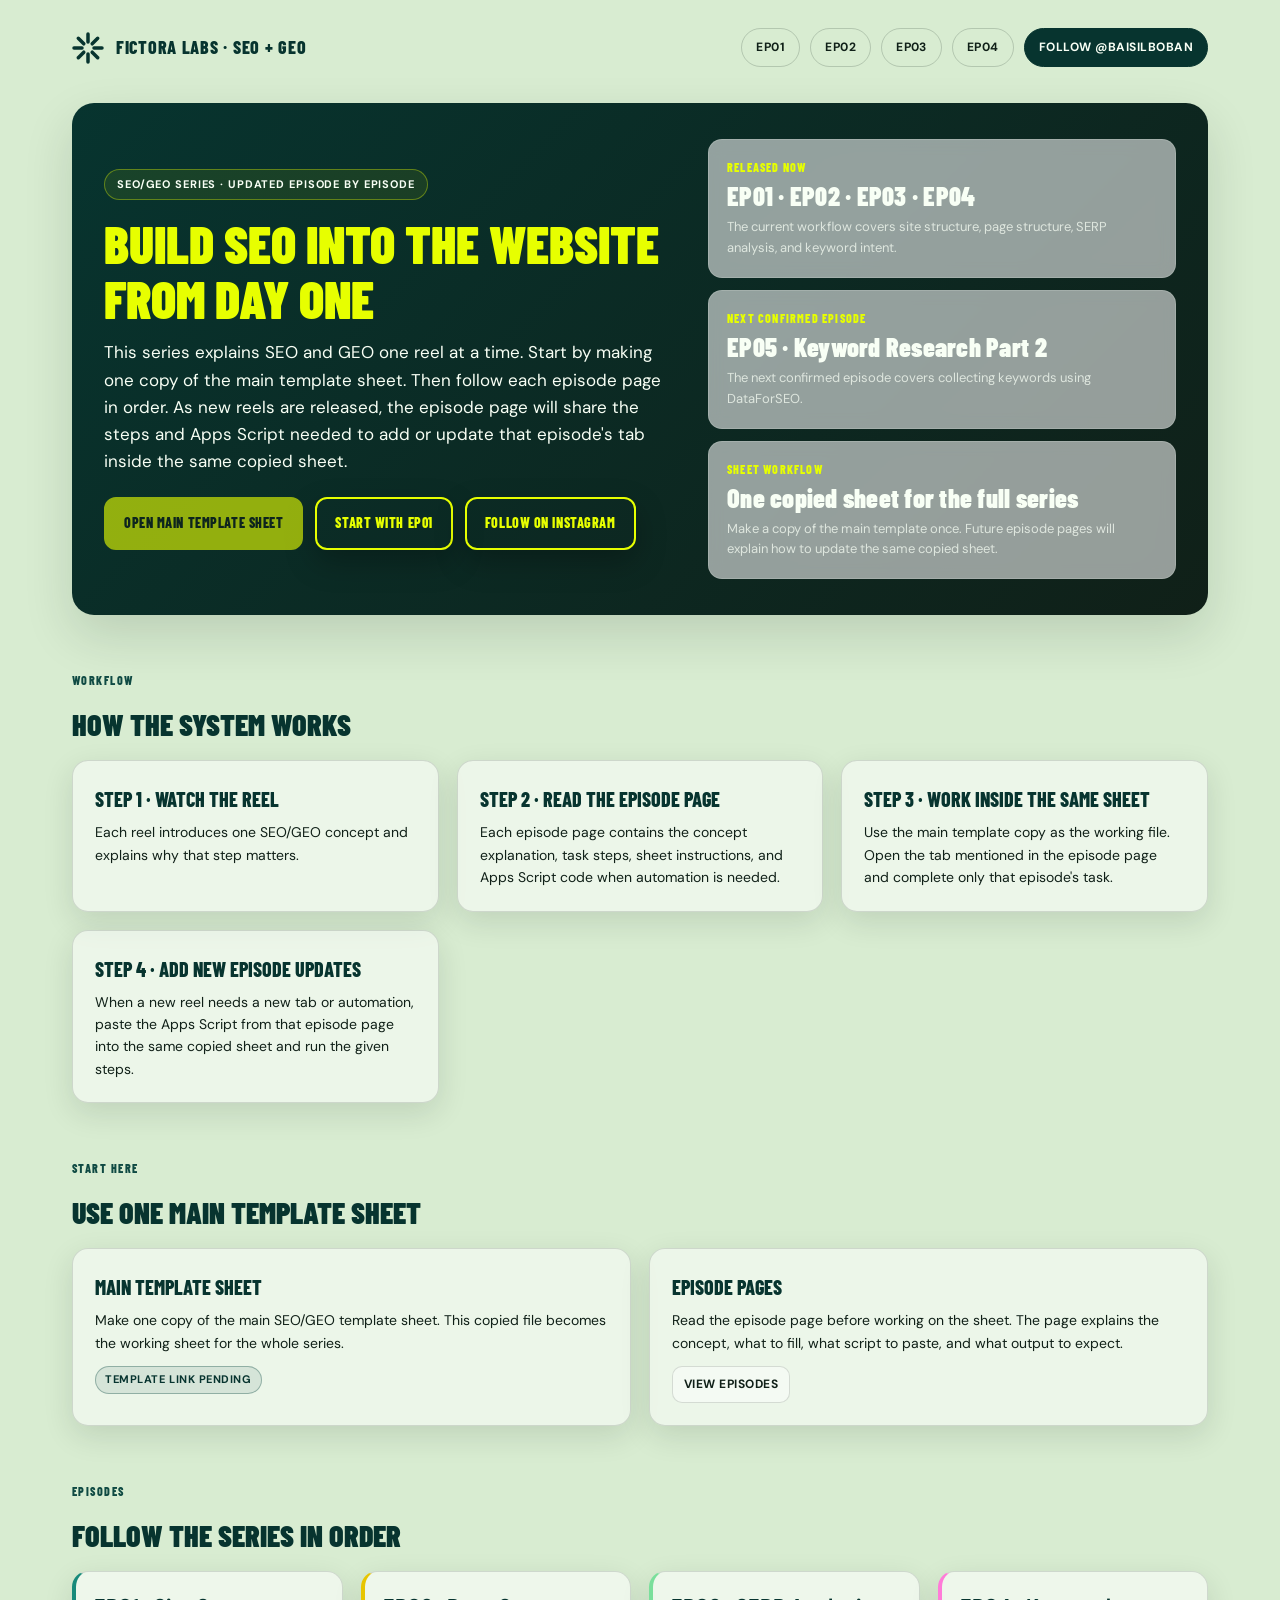
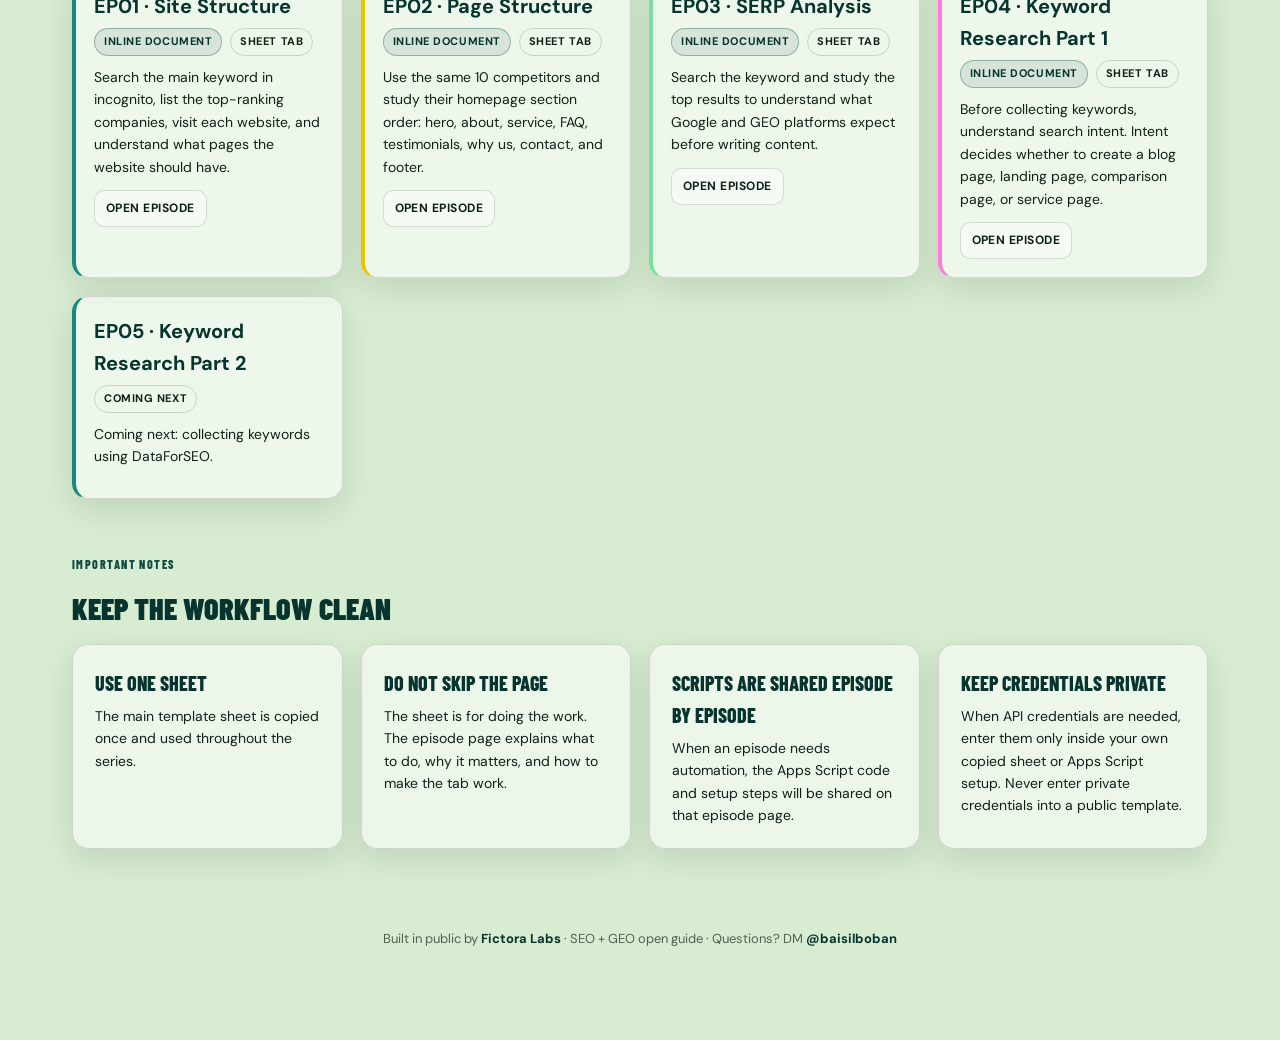
==== site/index.html @ a6cfd24e "content: update homepage workflow" ====
<!DOCTYPE html>
<html lang="en">
<head>
  <meta charset="UTF-8" />
  <meta name="viewport" content="width=device-width, initial-scale=1.0" />
  <title>SEO + GEO Series · Fictora Labs</title>
  <meta name="description" content="A step-by-step SEO and GEO reel series built around one main template sheet, episode pages, and Apps Script updates." />
  <link rel="preconnect" href="https://fonts.googleapis.com" />
  <link rel="preconnect" href="https://fonts.gstatic.com" crossorigin />
  <link href="https://fonts.googleapis.com/css2?family=Barlow+Condensed:wght@700;800;900&family=DM+Sans:wght@300;400;500&display=swap" rel="stylesheet" />
  <link rel="stylesheet" href="assets/css/site.css" />
</head>
<body>
<div class="page">
  <div class="wrap">

    <header class="nav">
      <a class="brand" href="index.html">
        <svg width="32" height="32" viewBox="0 0 32 32" fill="none" aria-hidden="true">
          <line x1="16" y1="2" x2="16" y2="10" stroke="currentColor" stroke-width="3.5" stroke-linecap="round"/>
          <line x1="16" y1="22" x2="16" y2="30" stroke="currentColor" stroke-width="3.5" stroke-linecap="round"/>
          <line x1="2" y1="16" x2="10" y2="16" stroke="currentColor" stroke-width="3.5" stroke-linecap="round"/>
          <line x1="22" y1="16" x2="30" y2="16" stroke="currentColor" stroke-width="3.5" stroke-linecap="round"/>
          <line x1="6.3" y1="6.3" x2="11.8" y2="11.8" stroke="currentColor" stroke-width="3.5" stroke-linecap="round"/>
          <line x1="20.2" y1="20.2" x2="25.7" y2="25.7" stroke="currentColor" stroke-width="3.5" stroke-linecap="round"/>
          <line x1="25.7" y1="6.3" x2="20.2" y2="11.8" stroke="currentColor" stroke-width="3.5" stroke-linecap="round"/>
          <line x1="11.8" y1="20.2" x2="6.3" y2="25.7" stroke="currentColor" stroke-width="3.5" stroke-linecap="round"/>
        </svg>
        Fictora Labs · SEO + GEO
      </a>
      <nav class="nav-links">
        <a class="pill" href="ep01.html">EP01</a>
        <a class="pill" href="ep02.html">EP02</a>
        <a class="pill" href="ep03.html">EP03</a>
        <a class="pill" href="ep04.html">EP04</a>
        <a class="pill primary" href="https://instagram.com/baisilboban" target="_blank" rel="noopener">Follow @baisilboban</a>
      </nav>
    </header>

    <section class="hero">
      <div>
        <div class="badge">SEO/GEO Series · Updated Episode by Episode</div>
        <h1>Build SEO Into the Website From Day One</h1>
        <p class="lead">This series explains SEO and GEO one reel at a time. Start by making one copy of the main template sheet. Then follow each episode page in order. As new reels are released, the episode page will share the steps and Apps Script needed to add or update that episode's tab inside the same copied sheet.</p>
        <div class="cta-row">
          <span class="btn disabled" aria-disabled="true">Open Main Template Sheet</span>
          <a class="btn ghost" href="ep01.html">Start with EP01</a>
          <a class="btn ghost" href="https://instagram.com/baisilboban" target="_blank" rel="noopener">Follow on Instagram</a>
        </div>
      </div>
      <div style="display:grid;gap:12px;">
        <div class="stat-card">
          <div class="stat-title">Released now</div>
          <div class="stat-value">EP01 · EP02 · EP03 · EP04</div>
          <p style="font-size:13px;margin-top:6px;color:var(--muted);">The current workflow covers site structure, page structure, SERP analysis, and keyword intent.</p>
        </div>
        <div class="stat-card">
          <div class="stat-title">Next confirmed episode</div>
          <div class="stat-value">EP05 · Keyword Research Part 2</div>
          <p style="font-size:13px;margin-top:6px;color:var(--muted);">The next confirmed episode covers collecting keywords using DataForSEO.</p>
        </div>
        <div class="stat-card">
          <div class="stat-title">Sheet workflow</div>
          <div class="stat-value">One copied sheet for the full series</div>
          <p style="font-size:13px;margin-top:6px;color:var(--muted);">Make a copy of the main template once. Future episode pages will explain how to update the same copied sheet.</p>
        </div>
      </div>
    </section>

    <section class="section">
      <div class="eyebrow">Workflow</div>
      <h2 class="section-title">How the system works</h2>
      <div class="grid cols-2">
        <div class="card">
          <h3>Step 1 · Watch the reel</h3>
          <p>Each reel introduces one SEO/GEO concept and explains why that step matters.</p>
        </div>
        <div class="card">
          <h3>Step 2 · Read the episode page</h3>
          <p>Each episode page contains the concept explanation, task steps, sheet instructions, and Apps Script code when automation is needed.</p>
        </div>
        <div class="card">
          <h3>Step 3 · Work inside the same sheet</h3>
          <p>Use the main template copy as the working file. Open the tab mentioned in the episode page and complete only that episode's task.</p>
        </div>
        <div class="card">
          <h3>Step 4 · Add new episode updates</h3>
          <p>When a new reel needs a new tab or automation, paste the Apps Script from that episode page into the same copied sheet and run the given steps.</p>
        </div>
      </div>
    </section>

    <section class="section">
      <div class="eyebrow">Start here</div>
      <h2 class="section-title">Use one main template sheet</h2>
      <div class="grid cols-2">
        <div class="card">
          <h3>Main Template Sheet</h3>
          <p>Make one copy of the main SEO/GEO template sheet. This copied file becomes the working sheet for the whole series.</p>
          <div class="meta">
            <span class="tag warning">Template link pending</span>
          </div>
        </div>
        <div class="card">
          <h3>Episode Pages</h3>
          <p>Read the episode page before working on the sheet. The page explains the concept, what to fill, what script to paste, and what output to expect.</p>
          <div class="meta">
            <a class="resource-link" href="#episodes">View Episodes</a>
          </div>
        </div>
      </div>
    </section>

    <section class="section" id="episodes">
      <div class="eyebrow">Episodes</div>
      <h2 class="section-title">Follow the series in order</h2>
      <div class="resource-grid" id="resource-grid">

        <article class="resource-card accent-blue" data-tags="ep01 site structure sitemap architecture competitors">
          <h3>EP01 · Site Structure</h3>
          <div class="meta"><span class="tag warning">Inline document</span><span class="tag">Sheet tab</span></div>
          <p>Search the main keyword in incognito, list the top-ranking companies, visit each website, and understand what pages the website should have.</p>
          <div class="resource-links">
            <a class="resource-link" href="ep01.html">Open episode</a>
          </div>
        </article>

        <article class="resource-card accent-amber" data-tags="ep02 page structure sections layout homepage">
          <h3>EP02 · Page Structure</h3>
          <div class="meta"><span class="tag warning">Inline document</span><span class="tag">Sheet tab</span></div>
          <p>Use the same 10 competitors and study their homepage section order: hero, about, service, FAQ, testimonials, why us, contact, and footer.</p>
          <div class="resource-links">
            <a class="resource-link" href="ep02.html">Open episode</a>
          </div>
        </article>

        <article class="resource-card accent-green" data-tags="ep03 serp analysis formats intent faq list local">
          <h3>EP03 · SERP Analysis</h3>
          <div class="meta"><span class="tag warning">Inline document</span><span class="tag">Sheet tab</span></div>
          <p>Search the keyword and study the top results to understand what Google and GEO platforms expect before writing content.</p>
          <div class="resource-links">
            <a class="resource-link" href="ep03.html">Open episode</a>
          </div>
        </article>

        <article class="resource-card accent-pink" data-tags="ep04 keyword research intent clusters mapping">
          <h3>EP04 · Keyword Research Part 1</h3>
          <div class="meta"><span class="tag warning">Inline document</span><span class="tag">Sheet tab</span></div>
          <p>Before collecting keywords, understand search intent. Intent decides whether to create a blog page, landing page, comparison page, or service page.</p>
          <div class="resource-links">
            <a class="resource-link" href="ep04.html">Open episode</a>
          </div>
        </article>

        <article class="resource-card accent-blue" data-tags="ep05 keyword research part 2 dataforseo">
          <h3>EP05 · Keyword Research Part 2</h3>
          <div class="meta"><span class="tag">Coming next</span></div>
          <p>Coming next: collecting keywords using DataForSEO.</p>
        </article>

      </div>
    </section>

    <section class="section">
      <div class="eyebrow">Important notes</div>
      <h2 class="section-title">Keep the workflow clean</h2>
      <div class="grid cols-3">
        <div class="card">
          <h3>Use one sheet</h3>
          <p>The main template sheet is copied once and used throughout the series.</p>
        </div>
        <div class="card">
          <h3>Do not skip the page</h3>
          <p>The sheet is for doing the work. The episode page explains what to do, why it matters, and how to make the tab work.</p>
        </div>
        <div class="card">
          <h3>Scripts are shared episode by episode</h3>
          <p>When an episode needs automation, the Apps Script code and setup steps will be shared on that episode page.</p>
        </div>
        <div class="card">
          <h3>Keep credentials private</h3>
          <p>When API credentials are needed, enter them only inside your own copied sheet or Apps Script setup. Never enter private credentials into a public template.</p>
        </div>
      </div>
    </section>

    <footer class="footer">
      Built in public by <a href="https://fictoralabs.ae" target="_blank" rel="noopener">Fictora Labs</a> · SEO + GEO open guide · Questions? DM <a href="https://instagram.com/baisilboban" target="_blank" rel="noopener">@baisilboban</a>
    </footer>

  </div>
</div>
<script src="assets/js/email-capture.js"></script>
<script>
  (function () {
    const input = document.getElementById('resource-search');
    const cards = Array.from(document.querySelectorAll('.resource-card'));
    if (!input || !cards.length) return;
    const normalize = (str) => (str || '').toLowerCase();
    input.addEventListener('input', () => {
      const q = normalize(input.value);
      cards.forEach((card) => {
        const haystack = normalize(card.dataset.tags + ' ' + card.textContent);
        card.style.display = haystack.includes(q) ? '' : 'none';
      });
    });
  })();
</script>
</body>
</html>
---- site/assets/css/site.css ----
/* Fictora Labs · SEO + GEO Series
   Shared styles. Source of truth: ../../../DESIGN.md */

:root {
  --navy: #0f1a2b;
  --ink: #102018;
  --green: #0f4a43;
  --green-dark: #07342f;
  --accent: var(--green);
  --yellow: #E7FF00;
  --mint: #d8ecd1;
  --teal: #178a7a;
  --mid: #527365;
  --text: #102018;
  --muted: rgba(16, 32, 24, 0.68);
  --panel-text: #f8fff5;
  --panel-muted: rgba(248, 255, 245, 0.74);
  --radius: 14px;
  --radius-lg: 22px;
  --shadow: 0 20px 50px rgba(16, 32, 24, 0.14);
  --shadow-sm: 0 10px 30px rgba(16, 32, 24, 0.12);
  --card: rgba(255, 255, 255, 0.56);
  --border: rgba(16, 32, 24, 0.14);
}

* { box-sizing: border-box; margin: 0; padding: 0; }

body {
  font-family: 'DM Sans', -apple-system, BlinkMacSystemFont, sans-serif;
  background: var(--mint);
  color: var(--text);
  line-height: 1.6;
  -webkit-font-smoothing: antialiased;
}

a { text-decoration: none; color: inherit; }
button { cursor: pointer; border: none; background: none; font: inherit; color: inherit; }

.page {
  min-height: 100vh;
  background: var(--mint);
}

.wrap {
  width: 100%;
  max-width: 1180px;
  margin: 0 auto;
  padding: 28px 22px 80px;
  position: relative;
}

/* ---------- Nav ---------- */
.nav {
  display: flex;
  align-items: center;
  justify-content: space-between;
  margin-bottom: 36px;
  gap: 16px;
  flex-wrap: wrap;
}

.brand {
  display: flex;
  align-items: center;
  gap: 12px;
  font-family: 'Barlow Condensed', sans-serif;
  font-weight: 800;
  letter-spacing: .04em;
  font-size: 18px;
  text-transform: uppercase;
  color: var(--green-dark);
}

.nav-links {
  display: flex;
  gap: 10px;
  flex-wrap: wrap;
  min-width: 0;
  max-width: 100%;
}

.pill {
  display: inline-flex;
  align-items: center;
  justify-content: center;
  padding: 9px 14px;
  border: 1.5px solid rgba(16, 32, 24, 0.18);
  border-radius: 999px;
  font-size: 12px;
  font-weight: 700;
  letter-spacing: .04em;
  text-transform: uppercase;
  color: var(--text);
  transition: border-color .2s, color .2s;
}

.pill:hover { border-color: var(--green); color: var(--green); }
.pill.primary { border-color: var(--green-dark); color: var(--panel-text); background: var(--green-dark); }
.pill.active { border-color: var(--green); color: var(--green); background: rgba(255, 255, 255, 0.36); }

/* ---------- Type ---------- */
.eyebrow {
  font-size: 12px;
  letter-spacing: .12em;
  text-transform: uppercase;
  color: var(--green);
  font-family: 'Barlow Condensed', sans-serif;
  font-weight: 800;
  margin-bottom: 10px;
}

h1 {
  font-family: 'Barlow Condensed', sans-serif;
  font-weight: 900;
  letter-spacing: 0;
  font-size: 52px;
  line-height: 1.05;
  text-transform: uppercase;
  color: var(--yellow);
}

h2.section-title {
  font-family: 'Barlow Condensed', sans-serif;
  font-weight: 900;
  letter-spacing: 0;
  text-transform: uppercase;
  font-size: 30px;
  color: var(--green-dark);
  margin-bottom: 12px;
}

.lead {
  color: var(--text);
  margin: 14px 0 22px;
  font-size: 17px;
  max-width: 680px;
}

.section { margin-top: 56px; }

/* ---------- Hero ---------- */
.hero {
  display: grid;
  grid-template-columns: 1.1fr 0.9fr;
  width: 100%;
  max-width: 100%;
  min-width: 0;
  gap: 32px;
  align-items: center;
  padding: 36px 32px;
  border-radius: var(--radius-lg);
  background: linear-gradient(135deg, var(--green-dark), #102018);
  color: var(--panel-text);
  box-shadow: var(--shadow);
}

.hero > *, .episode > *, .card, .resource-card, .kit { min-width: 0; }
.hero .lead { color: var(--panel-text); }
.hero .stat-card p { color: var(--panel-muted) !important; }

.badge {
  display: inline-flex;
  align-items: center;
  gap: 8px;
  padding: 6px 12px;
  border-radius: 999px;
  border: 1.5px solid rgba(231, 255, 0, 0.35);
  font-size: 11px;
  font-weight: 700;
  letter-spacing: .08em;
  text-transform: uppercase;
  background: rgba(231, 255, 0, 0.08);
  margin-bottom: 16px;
}

.cta-row {
  display: flex;
  gap: 12px;
  flex-wrap: wrap;
  margin-top: 14px;
}

.btn {
  padding: 13px 18px;
  border-radius: 12px;
  font-weight: 800;
  font-family: 'Barlow Condensed', sans-serif;
  letter-spacing: .04em;
  text-transform: uppercase;
  font-size: 14px;
  border: 2px solid var(--yellow);
  background: var(--yellow);
  color: var(--ink);
  box-shadow: 0 12px 30px rgba(0, 0, 0, 0.25);
  display: inline-flex;
  align-items: center;
  gap: 8px;
  transition: transform .15s;
}

.btn:hover { transform: translateY(-1px); }
.btn.ghost { background: transparent; color: var(--yellow); }
.btn.ghost:hover { background: rgba(231, 255, 0, 0.1); }
.btn.disabled {
  opacity: 0.62;
  cursor: default;
  box-shadow: none;
}
.btn.disabled:hover { transform: none; }

/* ---------- Cards ---------- */
.stat-card {
  background: var(--card);
  border: 1px solid rgba(248, 255, 245, 0.16);
  padding: 18px;
  border-radius: var(--radius);
  backdrop-filter: blur(8px);
}

.stat-title {
  font-size: 12px;
  letter-spacing: .1em;
  text-transform: uppercase;
  color: var(--yellow);
  font-weight: 800;
  font-family: 'Barlow Condensed', sans-serif;
}

.stat-value {
  font-size: 26px;
  font-family: 'Barlow Condensed', sans-serif;
  font-weight: 900;
  letter-spacing: .01em;
  line-height: 1.15;
  margin-top: 4px;
}

.grid { display: grid; gap: 18px; }
.grid.cols-2 { grid-template-columns: repeat(auto-fit, minmax(280px, 1fr)); }
.grid.cols-3 { grid-template-columns: repeat(auto-fit, minmax(240px, 1fr)); }

.card {
  background: rgba(255, 255, 255, 0.52);
  border: 1px solid var(--border);
  border-radius: 16px;
  padding: 22px;
  box-shadow: var(--shadow-sm);
  transition: border-color .2s, transform .15s;
}

.card:hover { border-color: rgba(15, 74, 67, 0.35); }
.card.linkcard { cursor: pointer; }
.card.linkcard:hover { transform: translateY(-2px); }

.card h3 {
  font-family: 'Barlow Condensed', sans-serif;
  font-weight: 800;
  text-transform: uppercase;
  letter-spacing: 0;
  font-size: 20px;
  color: var(--green-dark);
  margin-bottom: 6px;
}

.card p { color: var(--text); font-size: 14px; }
.card .meta { margin-top: 12px; display: flex; gap: 8px; flex-wrap: wrap; }

.tag {
  display: inline-block;
  padding: 4px 9px;
  border-radius: 999px;
  border: 1px solid rgba(16, 32, 24, 0.16);
  font-size: 11px;
  font-weight: 700;
  letter-spacing: .05em;
  text-transform: uppercase;
  color: var(--text);
}

.tag.mint { background: rgba(82, 180, 212, 0.12); border-color: rgba(82, 180, 212, 0.6); }
.tag.warning { background: rgba(15, 74, 67, 0.1); border-color: rgba(15, 74, 67, 0.35); color: var(--green-dark); }
.tag.muted { opacity: .6; }

/* ---------- Resource grid (structure change) ---------- */
.resource-grid { display: grid; gap: 18px; grid-template-columns: repeat(auto-fit, minmax(260px, 1fr)); }

.resource-card {
  background: rgba(255, 255, 255, 0.56);
  border: 1px solid var(--border);
  border-left: 4px solid var(--green);
  border-radius: 16px;
  padding: 18px;
  box-shadow: var(--shadow-sm);
  transition: border-color .2s, transform .15s;
}

.resource-card:hover { transform: translateY(-2px); border-color: rgba(15, 74, 67, 0.35); }
.resource-card h3 { color: var(--green-dark); font-size: 20px; margin-bottom: 6px; }
.resource-card p { color: var(--text); font-size: 14px; margin-bottom: 12px; }
.resource-card .meta { display: flex; gap: 8px; flex-wrap: wrap; margin-bottom: 10px; }

.resource-links { display: flex; gap: 8px; flex-wrap: wrap; }

.resource-link {
  display: inline-flex;
  align-items: center;
  gap: 6px;
  padding: 8px 11px;
  border-radius: 10px;
  border: 1px solid var(--border);
  background: rgba(255, 255, 255, 0.44);
  color: var(--text);
  font-weight: 700;
  font-size: 12px;
  letter-spacing: .04em;
  text-transform: uppercase;
  transition: border-color .15s, color .15s, background .15s;
}

.resource-link:hover { border-color: var(--green); color: var(--green); }

.accent-blue { border-left-color: var(--teal); }
.accent-amber { border-left-color: #e7c500; }
.accent-green { border-left-color: #7adf9b; }
.accent-pink { border-left-color: #ff7bd8; }

/* ---------- Episode page layout ---------- */
.episode {
  display: grid;
  grid-template-columns: 1.2fr 0.8fr;
  gap: 22px;
  align-items: start;
  padding: 26px;
  border-radius: 20px;
  background: rgba(255, 255, 255, 0.56);
  border: 1px solid var(--border);
}

.episode h3 {
  font-family: 'Barlow Condensed', sans-serif;
  font-size: 22px;
  font-weight: 900;
  letter-spacing: 0;
  text-transform: uppercase;
  color: var(--green-dark);
  margin-bottom: 10px;
}

.episode ul { margin: 8px 0 0 18px; }
.episode li { margin-bottom: 8px; color: var(--text); font-size: 14.5px; }
.episode p { color: var(--text); font-size: 15px; margin-bottom: 12px; }

.kit {
  background: rgba(15, 74, 67, 0.08);
  border: 1px solid rgba(16, 32, 24, 0.12);
  border-radius: 14px;
  padding: 16px;
}

.kit + .kit { margin-top: 14px; }
.kit h4 {
  font-family: 'Barlow Condensed', sans-serif;
  font-weight: 800;
  letter-spacing: .04em;
  text-transform: uppercase;
  font-size: 13px;
  color: var(--green-dark);
  margin-bottom: 10px;
}

.kit a {
  display: block;
  padding: 10px 12px;
  border-radius: 10px;
  border: 1px solid var(--border);
  color: var(--text);
  font-size: 14px;
  font-weight: 500;
  margin-top: 8px;
  transition: border-color .15s, background .15s;
}

.kit a:first-of-type { margin-top: 0; }
.kit a:hover { border-color: var(--green); background: rgba(15, 74, 67, 0.06); color: var(--green); }
.kit a::before { content: "→  "; color: var(--green); font-weight: 700; }
.kit a.no-icon::before { content: ""; }

.kit p {
  font-size: 14px;
  color: var(--text);
  margin-top: 8px;
}

.kit p:first-of-type { margin-top: 0; }
.kit ul { margin: 8px 0 0 18px; }
.kit li { color: var(--text); font-size: 14px; margin-bottom: 6px; }

.coming { opacity: 0.75; }

/* ---------- Footer ---------- */
.footer {
  margin: 80px 0 10px;
  text-align: center;
  font-size: 13px;
  color: var(--muted);
}

.footer a { color: var(--green-dark); font-weight: 700; }

/* ---------- Modal (email capture stub) ---------- */
.modal-backdrop {
  position: fixed; inset: 0;
  background: rgba(5, 15, 35, 0.78);
  backdrop-filter: blur(6px);
  display: none;
  align-items: center;
  justify-content: center;
  z-index: 100;
  padding: 20px;
}

.modal-backdrop.open { display: flex; }

.modal {
  background: var(--navy);
  border: 1px solid rgba(231, 255, 0, 0.25);
  color: var(--panel-text);
  border-radius: var(--radius-lg);
  padding: 28px;
  max-width: 440px;
  width: 100%;
  box-shadow: 0 30px 80px rgba(0, 0, 0, 0.5);
}

.modal h3 {
  font-family: 'Barlow Condensed', sans-serif;
  font-weight: 900;
  text-transform: uppercase;
  font-size: 22px;
  color: var(--yellow);
  margin-bottom: 8px;
}

.modal p { font-size: 14px; color: var(--panel-muted); margin-bottom: 18px; }

.modal input {
  width: 100%;
  padding: 12px 14px;
  border-radius: 10px;
  border: 1.5px solid rgba(248, 255, 245, 0.18);
  background: rgba(0, 0, 0, 0.25);
  color: var(--panel-text);
  font-family: inherit;
  font-size: 15px;
  margin-bottom: 12px;
}

.modal input:focus { outline: none; border-color: var(--yellow); }
.modal .modal-actions { display: flex; gap: 10px; justify-content: flex-end; margin-top: 6px; }
.modal .close { color: var(--panel-muted); font-size: 13px; padding: 8px 12px; }
.modal .close:hover { color: var(--yellow); }

/* ---------- Responsive ---------- */
@media (max-width: 900px) {
  .hero { grid-template-columns: 1fr; padding: 28px 22px; }
  .episode { grid-template-columns: 1fr; }
  h1 { font-size: 42px; }
}

@media (max-width: 560px) {
  html, body, .page { max-width: 100%; overflow-x: hidden; }
  .wrap {
    width: 100vw;
    max-width: 100vw;
    padding: 24px 18px 64px;
    overflow-x: hidden;
  }
  .nav { align-items: flex-start; }
  .brand { width: 100%; }
  .nav-links {
    display: grid;
    width: calc(100vw - 36px);
    max-width: calc(100vw - 36px);
    grid-template-columns: repeat(4, minmax(0, 1fr));
    gap: 8px;
  }
  .nav-links .pill { padding: 9px 8px; }
  .nav-links .pill.primary { grid-column: 1 / -1; }
  .hero {
    width: calc(100vw - 36px);
    max-width: calc(100vw - 36px);
    padding: 28px 22px;
    border-radius: 18px;
    overflow: hidden;
  }
  .hero h1 { max-width: 10.5ch; }
  .hero .lead { max-width: 28ch; }
  h1 { font-size: 32px; }
  .lead { font-size: 16px; }
  .cta-row { flex-direction: column; align-items: stretch; }
  .btn { width: 100%; justify-content: center; }
  .stat-card { width: 100%; max-width: 100%; }
  .stat-card p { overflow-wrap: anywhere; }
  .stat-value { font-size: 24px; overflow-wrap: anywhere; }
}
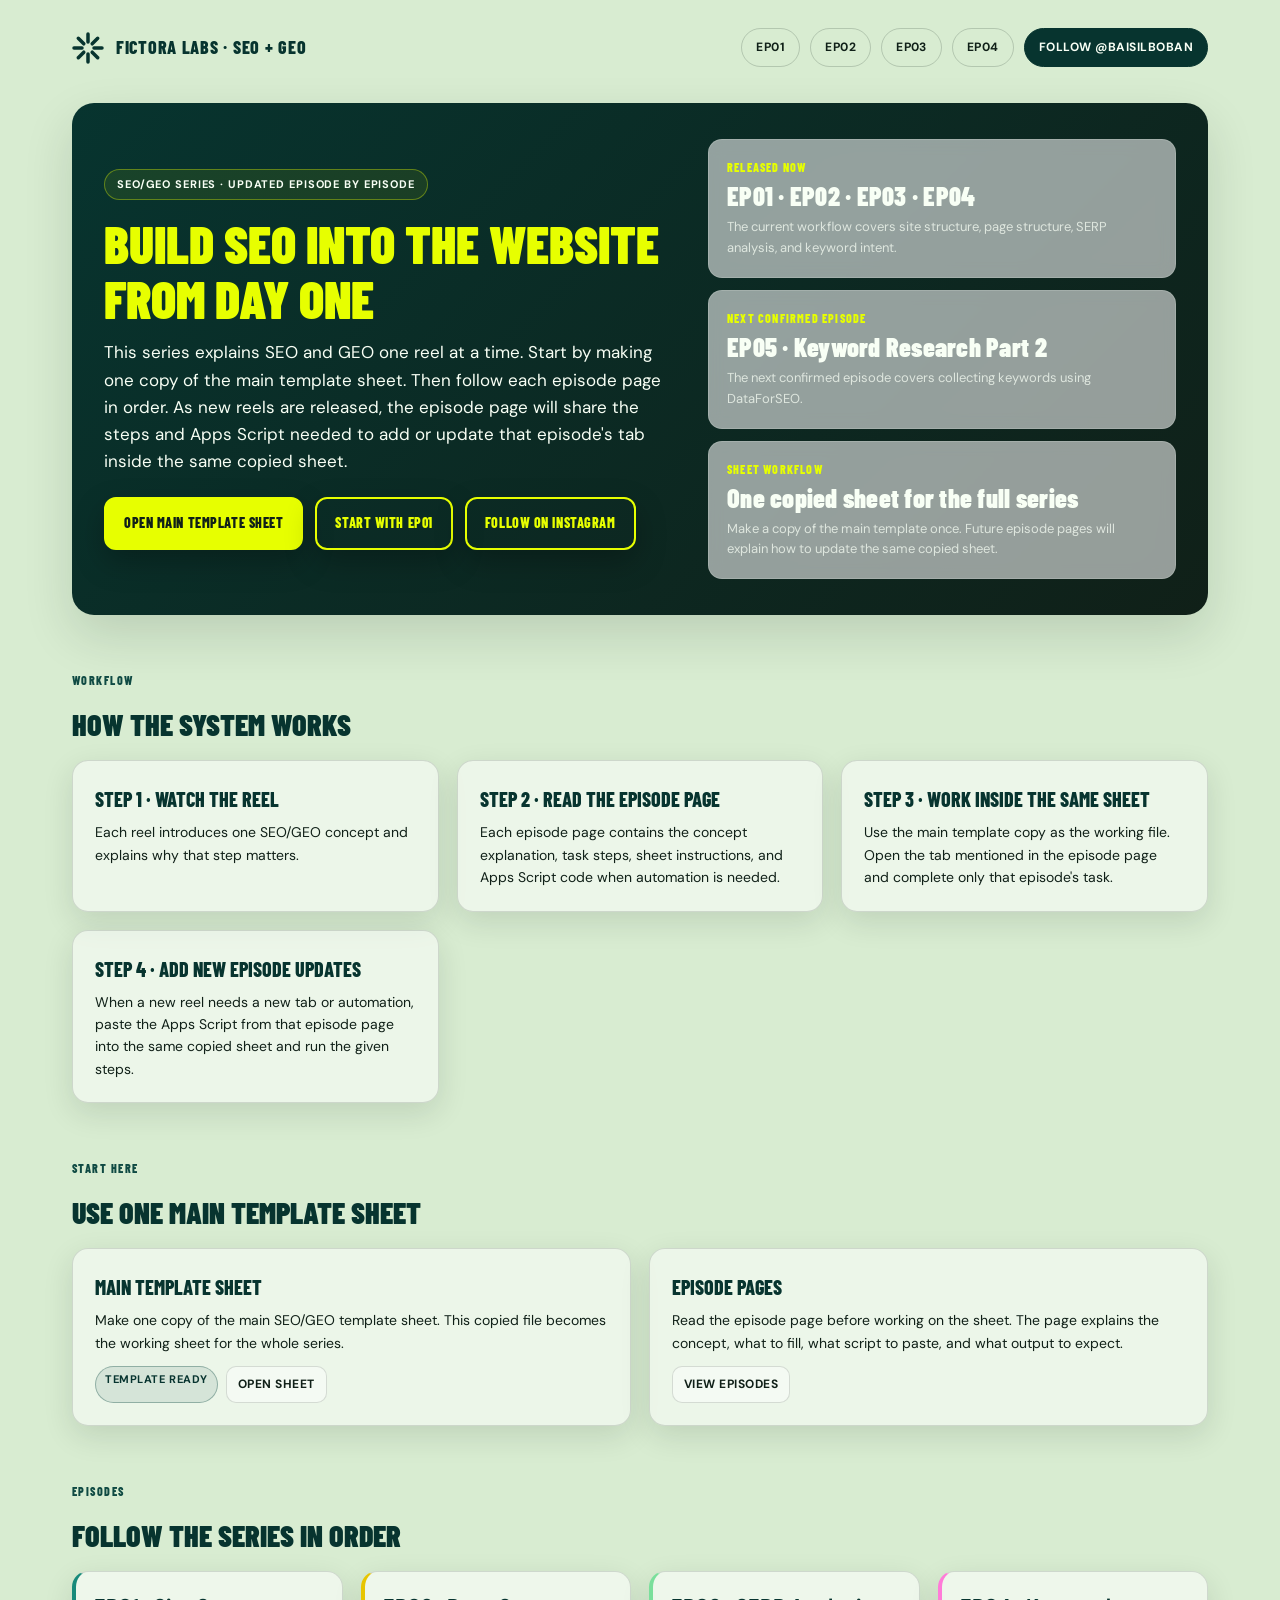
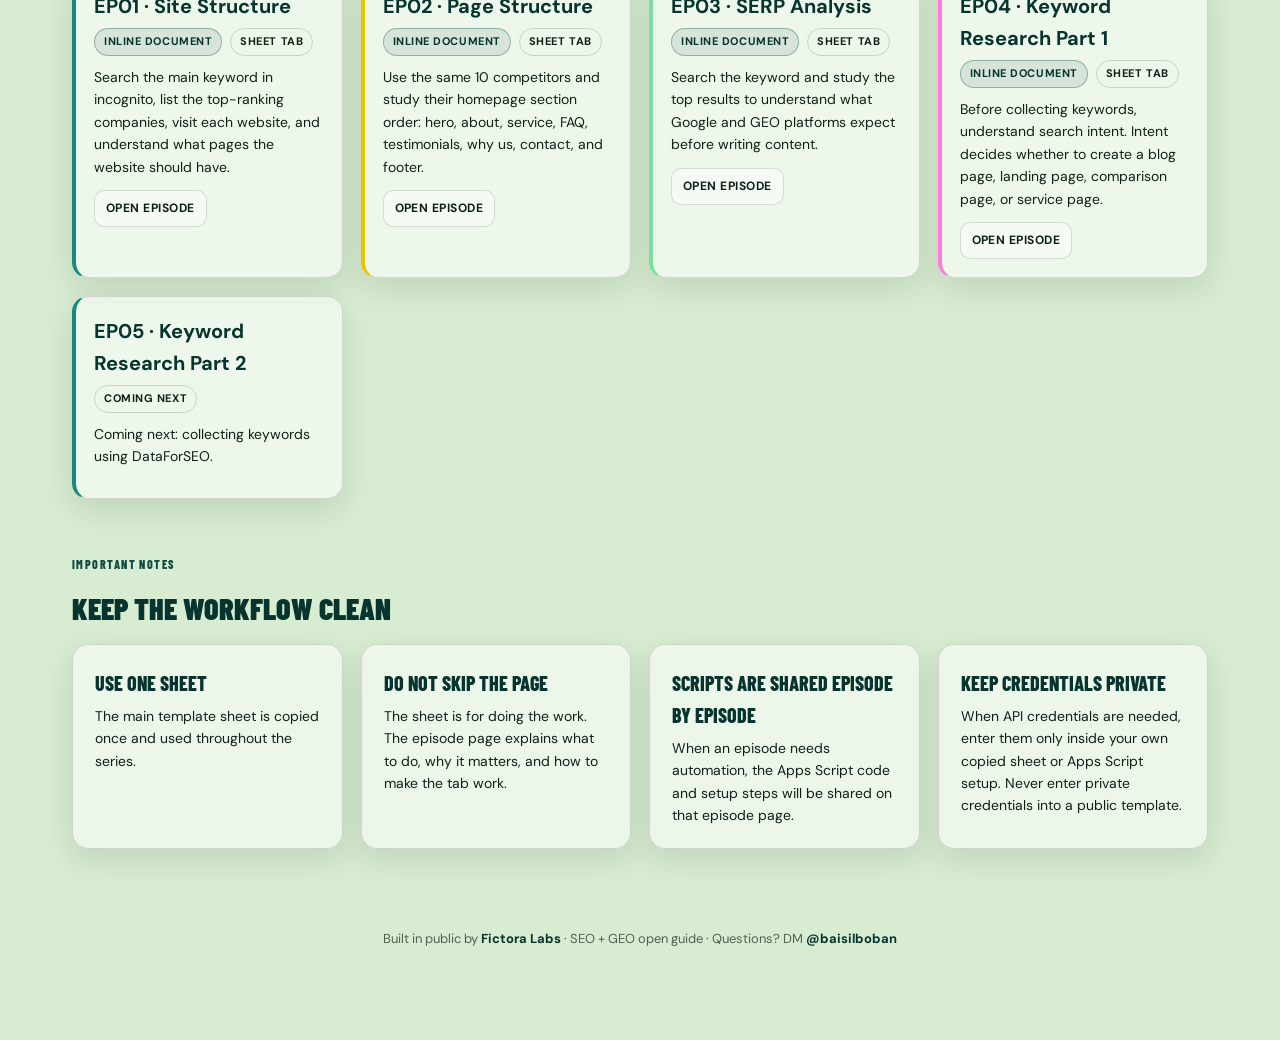
==== commit 5dac2248: "content: add template sheet link" ====
--- a/site/index.html
+++ b/site/index.html
@@ -43,7 +43,7 @@
         <h1>Build SEO Into the Website From Day One</h1>
         <p class="lead">This series explains SEO and GEO one reel at a time. Start by making one copy of the main template sheet. Then follow each episode page in order. As new reels are released, the episode page will share the steps and Apps Script needed to add or update that episode's tab inside the same copied sheet.</p>
         <div class="cta-row">
-          <span class="btn disabled" aria-disabled="true">Open Main Template Sheet</span>
+          <a class="btn" href="https://docs.google.com/spreadsheets/d/1sDVymfQX5SBghITELgcZa0ImaO1Okbah/edit?usp=sharing&ouid=101767337654551936429&rtpof=true&sd=true" target="_blank" rel="noopener">Open Main Template Sheet</a>
           <a class="btn ghost" href="ep01.html">Start with EP01</a>
           <a class="btn ghost" href="https://instagram.com/baisilboban" target="_blank" rel="noopener">Follow on Instagram</a>
         </div>
@@ -98,7 +98,8 @@
           <h3>Main Template Sheet</h3>
           <p>Make one copy of the main SEO/GEO template sheet. This copied file becomes the working sheet for the whole series.</p>
           <div class="meta">
-            <span class="tag warning">Template link pending</span>
+            <span class="tag warning">Template ready</span>
+            <a class="resource-link" href="https://docs.google.com/spreadsheets/d/1sDVymfQX5SBghITELgcZa0ImaO1Okbah/edit?usp=sharing&ouid=101767337654551936429&rtpof=true&sd=true" target="_blank" rel="noopener">Open Sheet</a>
           </div>
         </div>
         <div class="card">
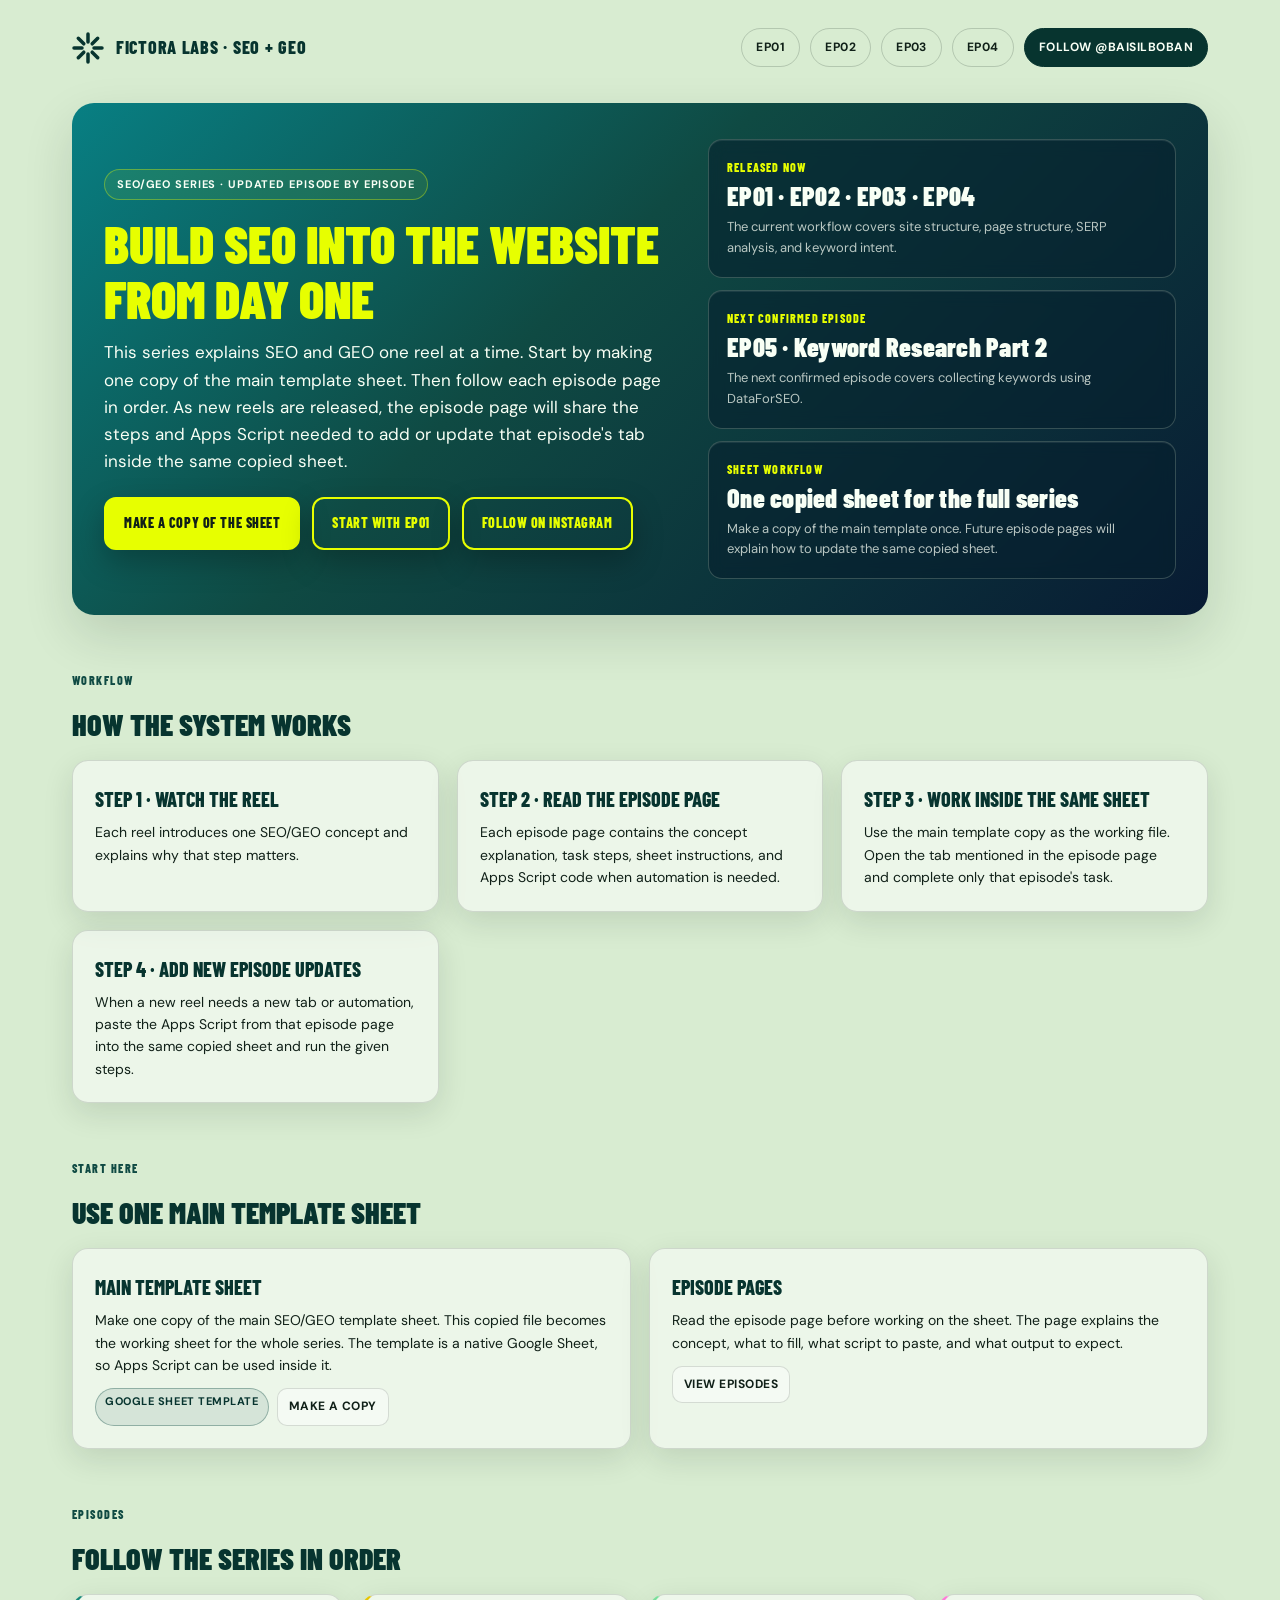
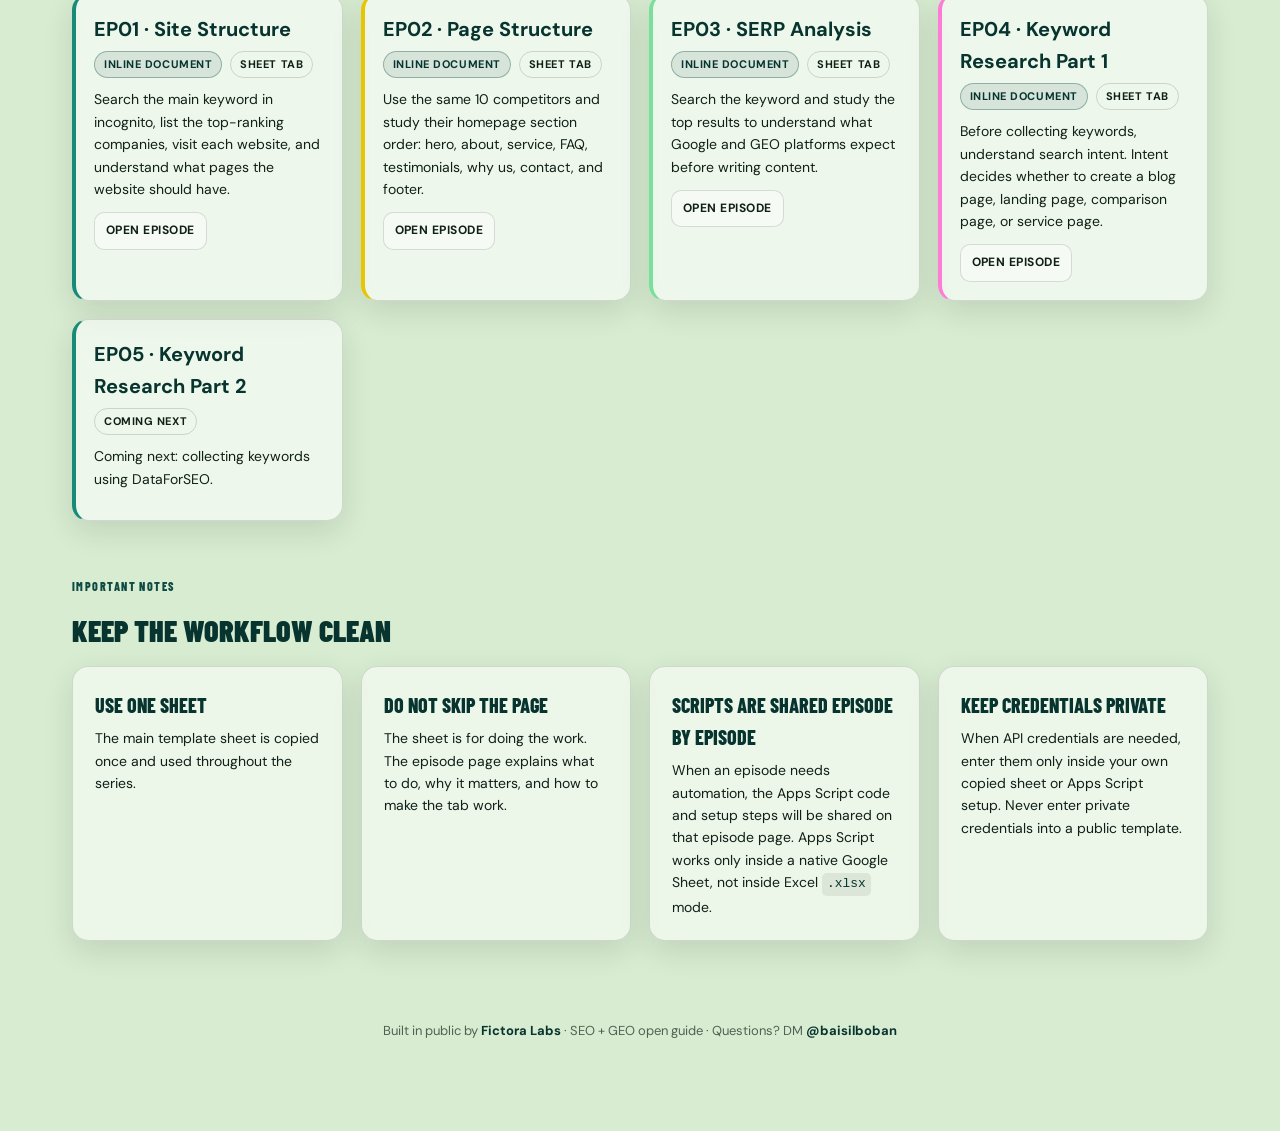
==== commit 7851e3a1: "content: point template to native google sheet" ====
--- a/site/index.html
+++ b/site/index.html
@@ -43,7 +43,7 @@
         <h1>Build SEO Into the Website From Day One</h1>
         <p class="lead">This series explains SEO and GEO one reel at a time. Start by making one copy of the main template sheet. Then follow each episode page in order. As new reels are released, the episode page will share the steps and Apps Script needed to add or update that episode's tab inside the same copied sheet.</p>
         <div class="cta-row">
-          <a class="btn" href="https://docs.google.com/spreadsheets/d/1sDVymfQX5SBghITELgcZa0ImaO1Okbah/edit?usp=sharing&ouid=101767337654551936429&rtpof=true&sd=true" target="_blank" rel="noopener">Open Main Template Sheet</a>
+          <a class="btn" href="https://docs.google.com/spreadsheets/d/1RcsHgU3wlQZ2DhEgZDP2uSCR5bPCiEUZb99kvWNaaaw/copy" target="_blank" rel="noopener">Make a Copy of the Sheet</a>
           <a class="btn ghost" href="ep01.html">Start with EP01</a>
           <a class="btn ghost" href="https://instagram.com/baisilboban" target="_blank" rel="noopener">Follow on Instagram</a>
         </div>
@@ -96,10 +96,10 @@
       <div class="grid cols-2">
         <div class="card">
           <h3>Main Template Sheet</h3>
-          <p>Make one copy of the main SEO/GEO template sheet. This copied file becomes the working sheet for the whole series.</p>
+          <p>Make one copy of the main SEO/GEO template sheet. This copied file becomes the working sheet for the whole series. The template is a native Google Sheet, so Apps Script can be used inside it.</p>
           <div class="meta">
-            <span class="tag warning">Template ready</span>
-            <a class="resource-link" href="https://docs.google.com/spreadsheets/d/1sDVymfQX5SBghITELgcZa0ImaO1Okbah/edit?usp=sharing&ouid=101767337654551936429&rtpof=true&sd=true" target="_blank" rel="noopener">Open Sheet</a>
+            <span class="tag warning">Google Sheet template</span>
+            <a class="resource-link" href="https://docs.google.com/spreadsheets/d/1RcsHgU3wlQZ2DhEgZDP2uSCR5bPCiEUZb99kvWNaaaw/copy" target="_blank" rel="noopener">Make a Copy</a>
           </div>
         </div>
         <div class="card">
@@ -176,7 +176,7 @@
         </div>
         <div class="card">
           <h3>Scripts are shared episode by episode</h3>
-          <p>When an episode needs automation, the Apps Script code and setup steps will be shared on that episode page.</p>
+          <p>When an episode needs automation, the Apps Script code and setup steps will be shared on that episode page. Apps Script works only inside a native Google Sheet, not inside Excel <code>.xlsx</code> mode.</p>
         </div>
         <div class="card">
           <h3>Keep credentials private</h3>
--- a/site/assets/css/site.css
+++ b/site/assets/css/site.css
@@ -137,6 +137,7 @@
 }
 
 .section { margin-top: 56px; }
+.section-subhead { margin-top: 22px; }
 
 /* ---------- Hero ---------- */
 .hero {
@@ -149,14 +150,20 @@
   align-items: center;
   padding: 36px 32px;
   border-radius: var(--radius-lg);
-  background: linear-gradient(135deg, var(--green-dark), #102018);
+  background: linear-gradient(135deg, #087f83 0%, #0f4a43 42%, #081b33 100%);
   color: var(--panel-text);
   box-shadow: var(--shadow);
 }
 
 .hero > *, .episode > *, .card, .resource-card, .kit { min-width: 0; }
 .hero .lead { color: var(--panel-text); }
+.hero .stat-card {
+  background: rgba(6, 31, 45, 0.58);
+  border-color: rgba(216, 236, 209, 0.22);
+  box-shadow: inset 0 1px 0 rgba(248, 255, 245, 0.08);
+}
 .hero .stat-card p { color: var(--panel-muted) !important; }
+.hero .stat-value { color: var(--panel-text); }
 
 .badge {
   display: inline-flex;
@@ -264,6 +271,16 @@
 
 .card p { color: var(--text); font-size: 14px; }
 .card .meta { margin-top: 12px; display: flex; gap: 8px; flex-wrap: wrap; }
+
+p code,
+li code {
+  display: inline-block;
+  padding: 1px 5px;
+  border-radius: 5px;
+  background: rgba(16, 32, 24, 0.08);
+  color: var(--green-dark);
+  font-size: 0.92em;
+}
 
 .tag {
   display: inline-block;
@@ -394,6 +411,43 @@
 .kit p:first-of-type { margin-top: 0; }
 .kit ul { margin: 8px 0 0 18px; }
 .kit li { color: var(--text); font-size: 14px; margin-bottom: 6px; }
+
+.script-panel {
+  margin-top: 22px;
+  background: rgba(16, 32, 24, 0.92);
+  border: 1px solid rgba(231, 255, 0, 0.22);
+  border-radius: 18px;
+  overflow: hidden;
+  box-shadow: var(--shadow-sm);
+}
+
+.script-panel-head {
+  display: flex;
+  align-items: center;
+  justify-content: space-between;
+  gap: 12px;
+  padding: 14px 16px;
+  background: rgba(7, 52, 47, 0.86);
+  border-bottom: 1px solid rgba(231, 255, 0, 0.18);
+}
+
+.script-panel-head h3 {
+  font-family: 'Barlow Condensed', sans-serif;
+  font-size: 18px;
+  text-transform: uppercase;
+  color: var(--yellow);
+  letter-spacing: 0;
+}
+
+.script-code {
+  max-height: 620px;
+  overflow: auto;
+  padding: 18px;
+  color: #f8fff5;
+  font-size: 12.5px;
+  line-height: 1.55;
+  white-space: pre;
+}
 
 .coming { opacity: 0.75; }
 
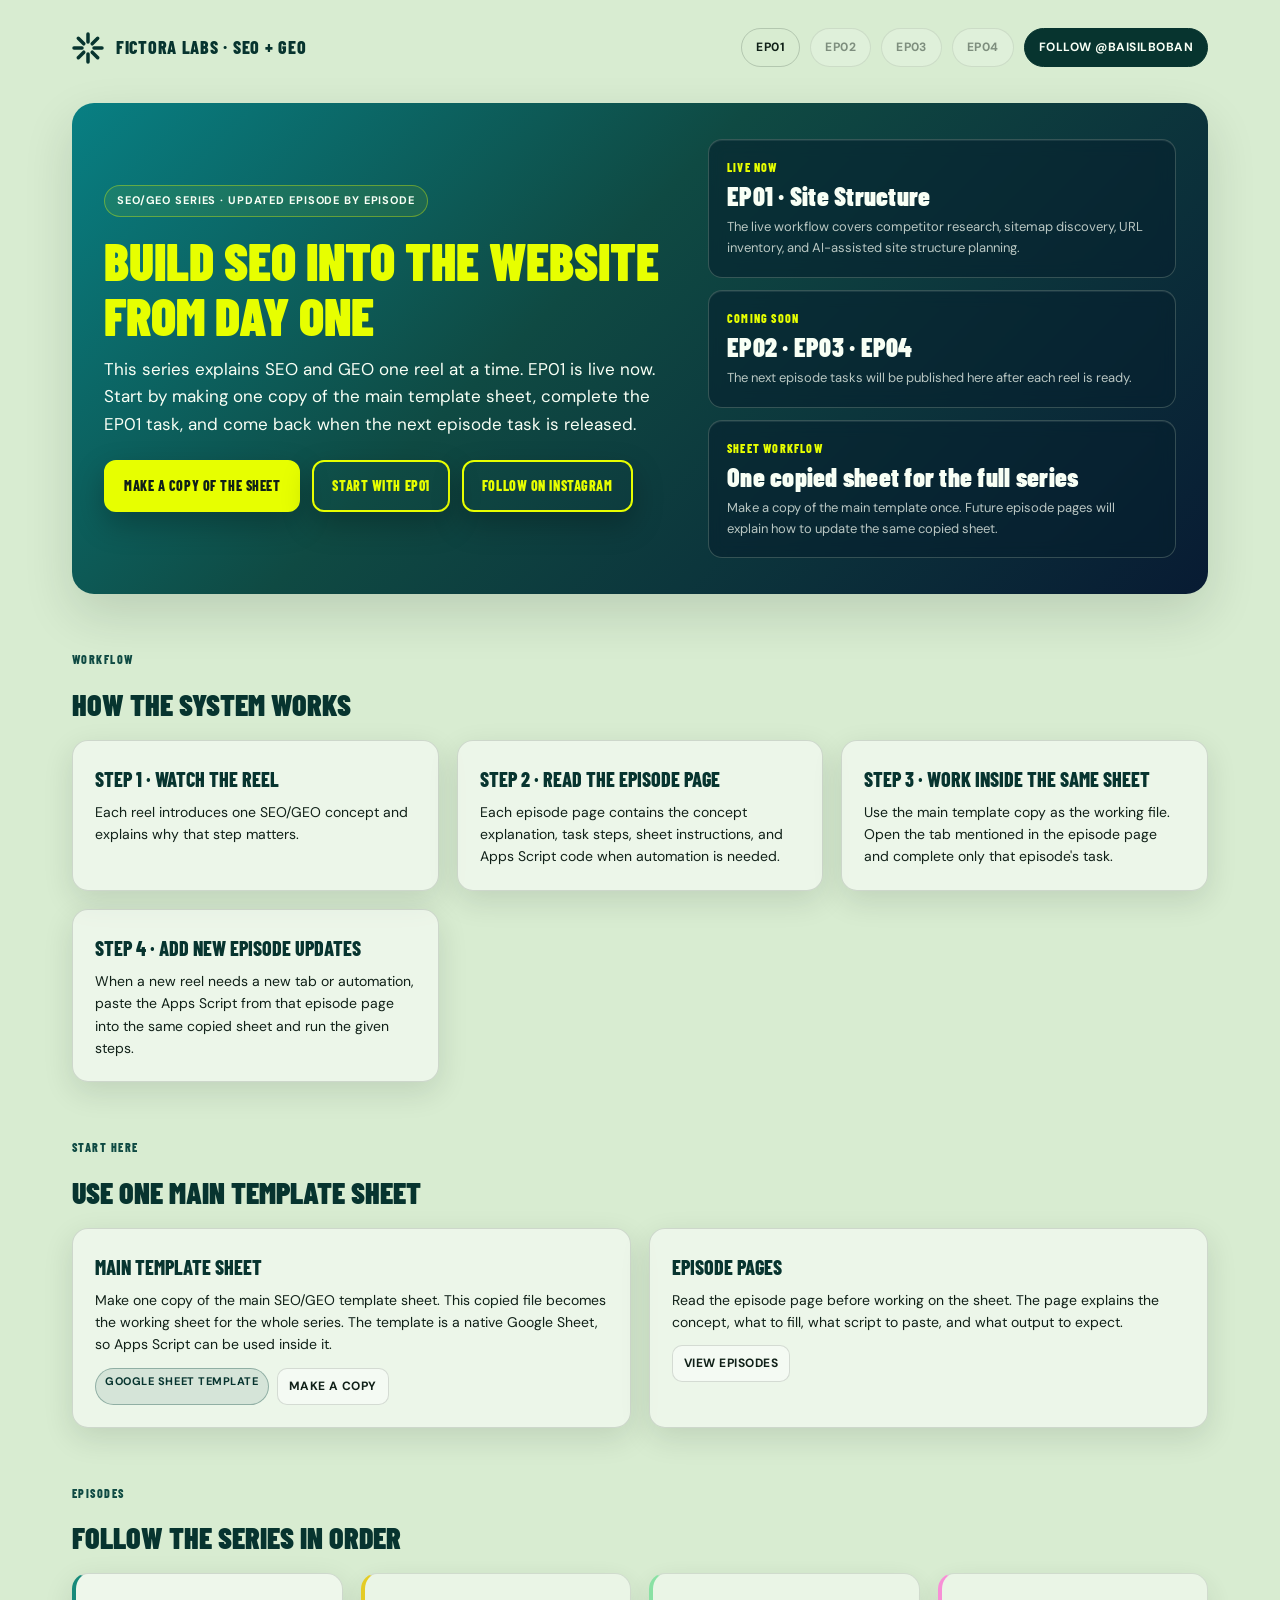
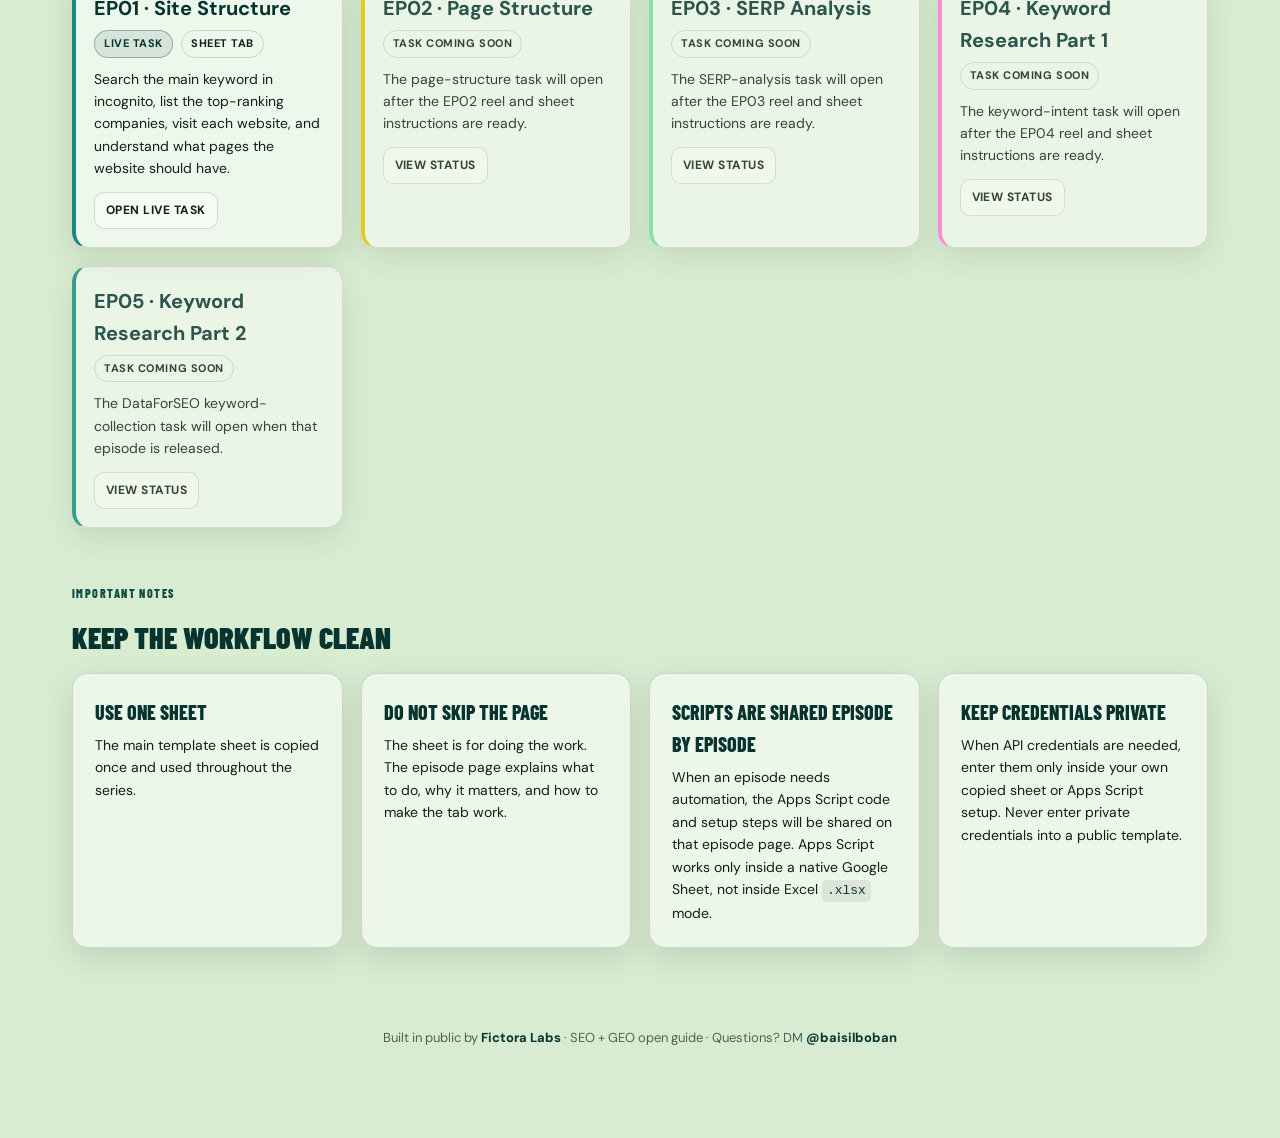
==== commit 5ff7a61b: "chore: route future episodes to coming soon" ====
--- a/site/index.html
+++ b/site/index.html
@@ -30,9 +30,9 @@
       </a>
       <nav class="nav-links">
         <a class="pill" href="ep01.html">EP01</a>
-        <a class="pill" href="ep02.html">EP02</a>
-        <a class="pill" href="ep03.html">EP03</a>
-        <a class="pill" href="ep04.html">EP04</a>
+        <a class="pill coming" href="coming-soon.html">EP02</a>
+        <a class="pill coming" href="coming-soon.html">EP03</a>
+        <a class="pill coming" href="coming-soon.html">EP04</a>
         <a class="pill primary" href="https://instagram.com/baisilboban" target="_blank" rel="noopener">Follow @baisilboban</a>
       </nav>
     </header>
@@ -41,7 +41,7 @@
       <div>
         <div class="badge">SEO/GEO Series · Updated Episode by Episode</div>
         <h1>Build SEO Into the Website From Day One</h1>
-        <p class="lead">This series explains SEO and GEO one reel at a time. Start by making one copy of the main template sheet. Then follow each episode page in order. As new reels are released, the episode page will share the steps and Apps Script needed to add or update that episode's tab inside the same copied sheet.</p>
+        <p class="lead">This series explains SEO and GEO one reel at a time. EP01 is live now. Start by making one copy of the main template sheet, complete the EP01 task, and come back when the next episode task is released.</p>
         <div class="cta-row">
           <a class="btn" href="https://docs.google.com/spreadsheets/d/1RcsHgU3wlQZ2DhEgZDP2uSCR5bPCiEUZb99kvWNaaaw/copy" target="_blank" rel="noopener">Make a Copy of the Sheet</a>
           <a class="btn ghost" href="ep01.html">Start with EP01</a>
@@ -50,14 +50,14 @@
       </div>
       <div style="display:grid;gap:12px;">
         <div class="stat-card">
-          <div class="stat-title">Released now</div>
-          <div class="stat-value">EP01 · EP02 · EP03 · EP04</div>
-          <p style="font-size:13px;margin-top:6px;color:var(--muted);">The current workflow covers site structure, page structure, SERP analysis, and keyword intent.</p>
+          <div class="stat-title">Live now</div>
+          <div class="stat-value">EP01 · Site Structure</div>
+          <p style="font-size:13px;margin-top:6px;color:var(--muted);">The live workflow covers competitor research, sitemap discovery, URL inventory, and AI-assisted site structure planning.</p>
         </div>
         <div class="stat-card">
-          <div class="stat-title">Next confirmed episode</div>
-          <div class="stat-value">EP05 · Keyword Research Part 2</div>
-          <p style="font-size:13px;margin-top:6px;color:var(--muted);">The next confirmed episode covers collecting keywords using DataForSEO.</p>
+          <div class="stat-title">Coming soon</div>
+          <div class="stat-value">EP02 · EP03 · EP04</div>
+          <p style="font-size:13px;margin-top:6px;color:var(--muted);">The next episode tasks will be published here after each reel is ready.</p>
         </div>
         <div class="stat-card">
           <div class="stat-title">Sheet workflow</div>
@@ -119,44 +119,47 @@
 
         <article class="resource-card accent-blue" data-tags="ep01 site structure sitemap architecture competitors">
           <h3>EP01 · Site Structure</h3>
-          <div class="meta"><span class="tag warning">Inline document</span><span class="tag">Sheet tab</span></div>
+          <div class="meta"><span class="tag warning">Live task</span><span class="tag">Sheet tab</span></div>
           <p>Search the main keyword in incognito, list the top-ranking companies, visit each website, and understand what pages the website should have.</p>
           <div class="resource-links">
-            <a class="resource-link" href="ep01.html">Open episode</a>
+            <a class="resource-link" href="ep01.html">Open live task</a>
           </div>
         </article>
 
-        <article class="resource-card accent-amber" data-tags="ep02 page structure sections layout homepage">
+        <article class="resource-card accent-amber coming-soon-card" data-tags="ep02 page structure sections layout homepage">
           <h3>EP02 · Page Structure</h3>
-          <div class="meta"><span class="tag warning">Inline document</span><span class="tag">Sheet tab</span></div>
-          <p>Use the same 10 competitors and study their homepage section order: hero, about, service, FAQ, testimonials, why us, contact, and footer.</p>
+          <div class="meta"><span class="tag">Task coming soon</span></div>
+          <p>The page-structure task will open after the EP02 reel and sheet instructions are ready.</p>
           <div class="resource-links">
-            <a class="resource-link" href="ep02.html">Open episode</a>
+            <a class="resource-link" href="coming-soon.html">View status</a>
           </div>
         </article>
 
-        <article class="resource-card accent-green" data-tags="ep03 serp analysis formats intent faq list local">
+        <article class="resource-card accent-green coming-soon-card" data-tags="ep03 serp analysis formats intent faq list local">
           <h3>EP03 · SERP Analysis</h3>
-          <div class="meta"><span class="tag warning">Inline document</span><span class="tag">Sheet tab</span></div>
-          <p>Search the keyword and study the top results to understand what Google and GEO platforms expect before writing content.</p>
+          <div class="meta"><span class="tag">Task coming soon</span></div>
+          <p>The SERP-analysis task will open after the EP03 reel and sheet instructions are ready.</p>
           <div class="resource-links">
-            <a class="resource-link" href="ep03.html">Open episode</a>
+            <a class="resource-link" href="coming-soon.html">View status</a>
           </div>
         </article>
 
-        <article class="resource-card accent-pink" data-tags="ep04 keyword research intent clusters mapping">
+        <article class="resource-card accent-pink coming-soon-card" data-tags="ep04 keyword research intent clusters mapping">
           <h3>EP04 · Keyword Research Part 1</h3>
-          <div class="meta"><span class="tag warning">Inline document</span><span class="tag">Sheet tab</span></div>
-          <p>Before collecting keywords, understand search intent. Intent decides whether to create a blog page, landing page, comparison page, or service page.</p>
+          <div class="meta"><span class="tag">Task coming soon</span></div>
+          <p>The keyword-intent task will open after the EP04 reel and sheet instructions are ready.</p>
           <div class="resource-links">
-            <a class="resource-link" href="ep04.html">Open episode</a>
+            <a class="resource-link" href="coming-soon.html">View status</a>
           </div>
         </article>
 
-        <article class="resource-card accent-blue" data-tags="ep05 keyword research part 2 dataforseo">
+        <article class="resource-card accent-blue coming-soon-card" data-tags="ep05 keyword research part 2 dataforseo">
           <h3>EP05 · Keyword Research Part 2</h3>
-          <div class="meta"><span class="tag">Coming next</span></div>
-          <p>Coming next: collecting keywords using DataForSEO.</p>
+          <div class="meta"><span class="tag">Task coming soon</span></div>
+          <p>The DataForSEO keyword-collection task will open when that episode is released.</p>
+          <div class="resource-links">
+            <a class="resource-link" href="coming-soon.html">View status</a>
+          </div>
         </article>
 
       </div>
@@ -192,20 +195,5 @@
   </div>
 </div>
 <script src="assets/js/email-capture.js"></script>
-<script>
-  (function () {
-    const input = document.getElementById('resource-search');
-    const cards = Array.from(document.querySelectorAll('.resource-card'));
-    if (!input || !cards.length) return;
-    const normalize = (str) => (str || '').toLowerCase();
-    input.addEventListener('input', () => {
-      const q = normalize(input.value);
-      cards.forEach((card) => {
-        const haystack = normalize(card.dataset.tags + ' ' + card.textContent);
-        card.style.display = haystack.includes(q) ? '' : 'none';
-      });
-    });
-  })();
-</script>
 </body>
 </html>
--- a/site/assets/css/site.css
+++ b/site/assets/css/site.css
@@ -97,6 +97,11 @@
 .pill:hover { border-color: var(--green); color: var(--green); }
 .pill.primary { border-color: var(--green-dark); color: var(--panel-text); background: var(--green-dark); }
 .pill.active { border-color: var(--green); color: var(--green); background: rgba(255, 255, 255, 0.36); }
+.pill.coming {
+  color: rgba(16, 32, 24, 0.62);
+  border-color: rgba(16, 32, 24, 0.12);
+  background: rgba(255, 255, 255, 0.24);
+}
 
 /* ---------- Type ---------- */
 .eyebrow {
@@ -315,6 +320,8 @@
 .resource-card h3 { color: var(--green-dark); font-size: 20px; margin-bottom: 6px; }
 .resource-card p { color: var(--text); font-size: 14px; margin-bottom: 12px; }
 .resource-card .meta { display: flex; gap: 8px; flex-wrap: wrap; margin-bottom: 10px; }
+.resource-card.coming-soon-card { opacity: 0.82; }
+.resource-card.coming-soon-card:hover { transform: none; }
 
 .resource-links { display: flex; gap: 8px; flex-wrap: wrap; }
 
@@ -450,6 +457,35 @@
 }
 
 .coming { opacity: 0.75; }
+
+.coming-soon-list {
+  display: grid;
+  gap: 12px;
+}
+
+.coming-soon-row {
+  display: flex;
+  justify-content: space-between;
+  gap: 16px;
+  align-items: center;
+  padding: 14px 16px;
+  border-radius: 14px;
+  background: rgba(255, 255, 255, 0.5);
+  border: 1px solid var(--border);
+}
+
+.coming-soon-row h3 {
+  font-family: 'Barlow Condensed', sans-serif;
+  font-weight: 900;
+  text-transform: uppercase;
+  color: var(--green-dark);
+  font-size: 20px;
+}
+
+.coming-soon-row p {
+  color: var(--muted);
+  font-size: 14px;
+}
 
 /* ---------- Footer ---------- */
 .footer {
@@ -556,4 +592,8 @@
   .stat-card { width: 100%; max-width: 100%; }
   .stat-card p { overflow-wrap: anywhere; }
   .stat-value { font-size: 24px; overflow-wrap: anywhere; }
-}
+  .coming-soon-row {
+    align-items: flex-start;
+    flex-direction: column;
+  }
+}
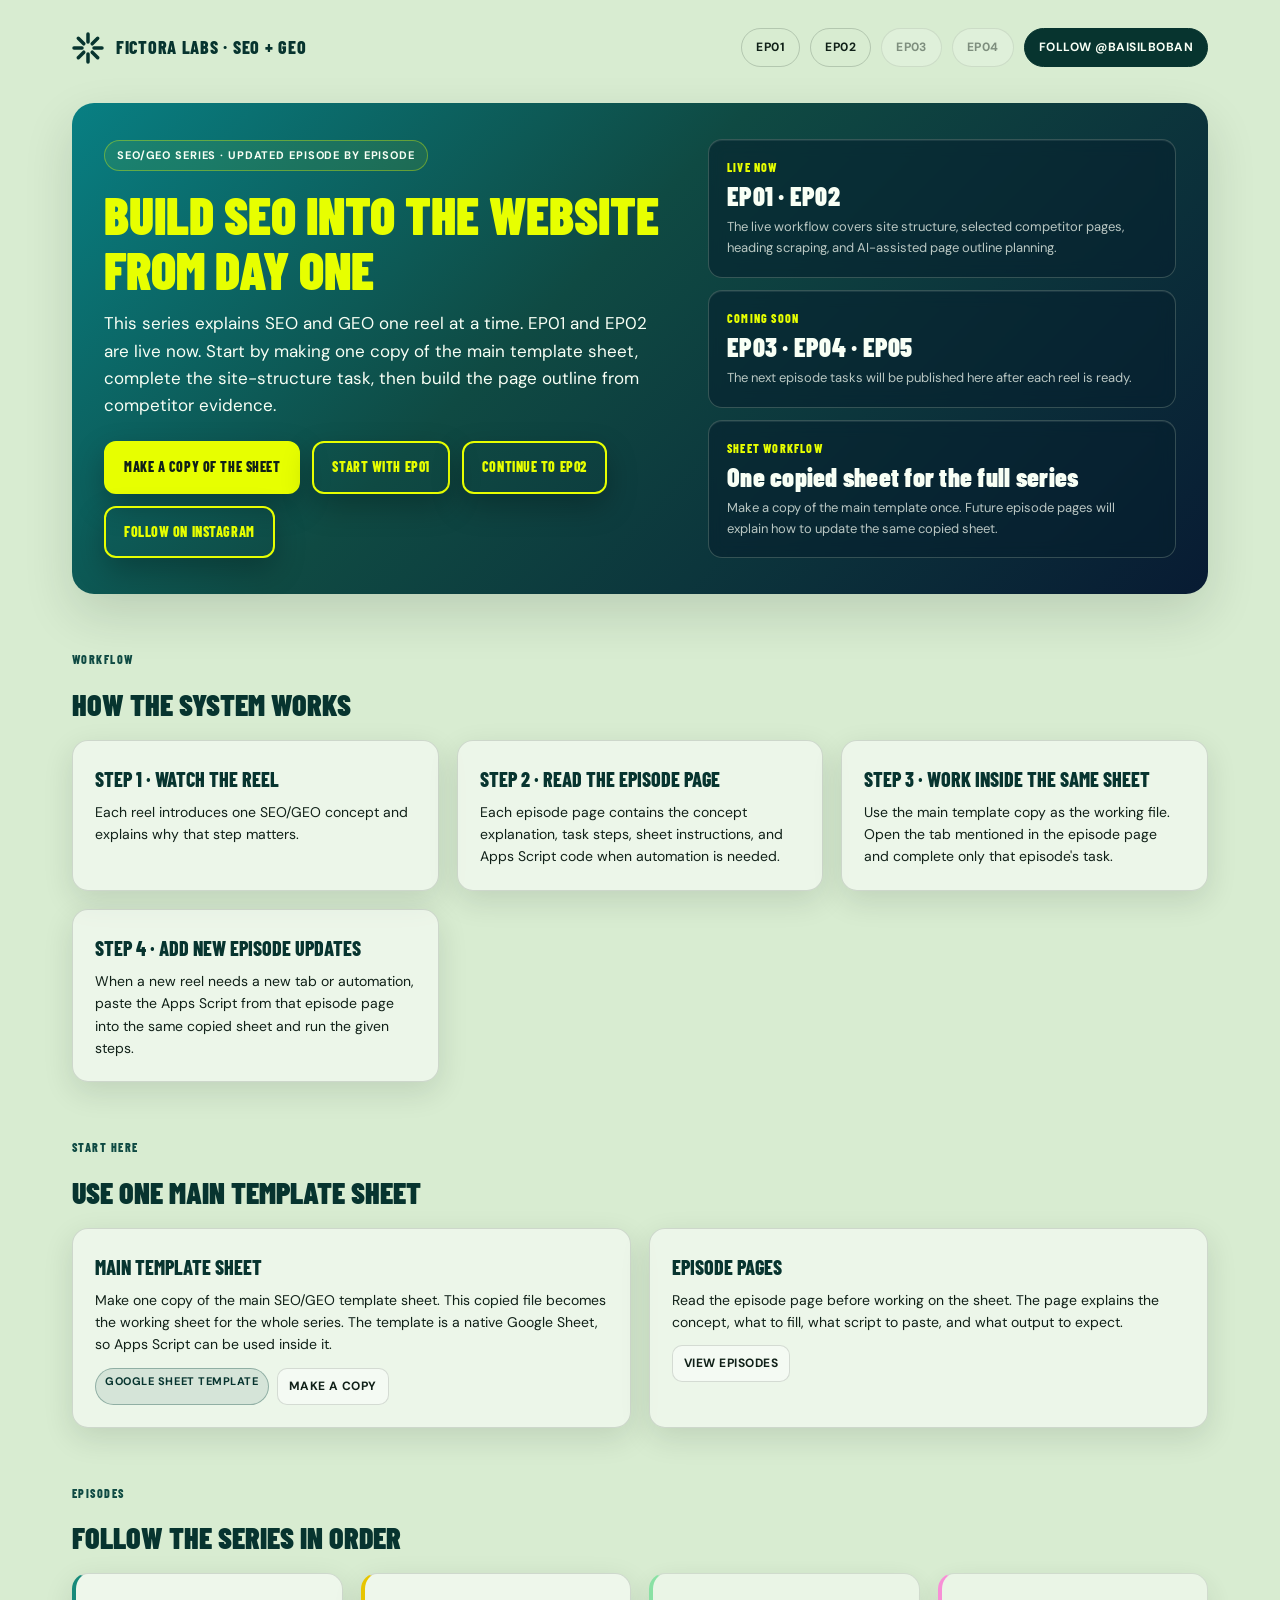
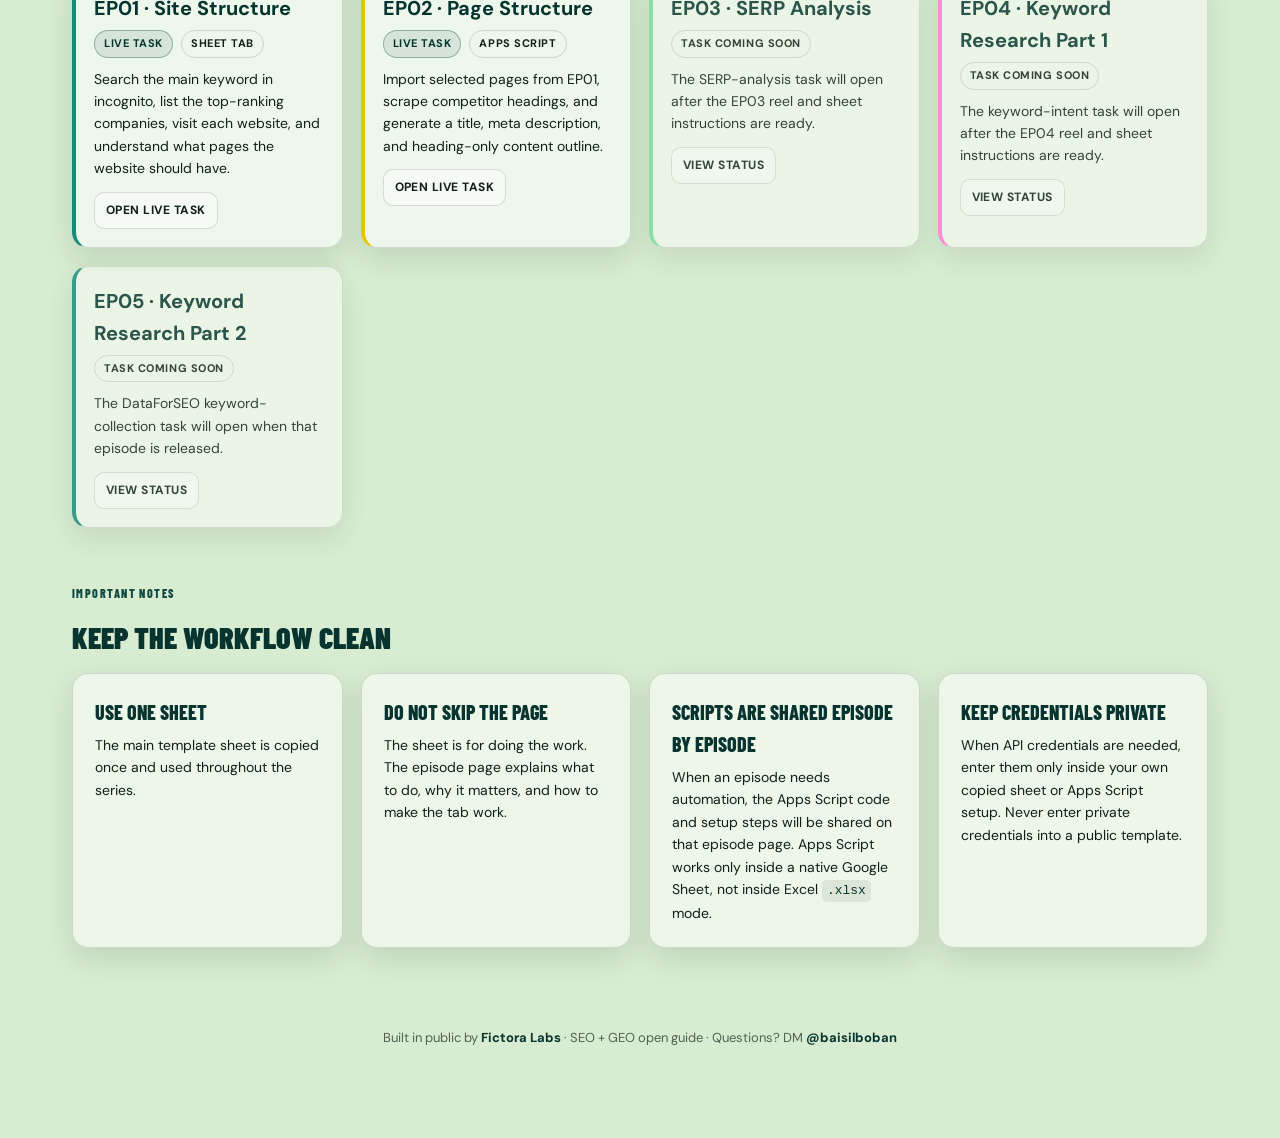
==== commit d4f3a19a: "feat: publish EP02 page structure workflow" ====
--- a/site/index.html
+++ b/site/index.html
@@ -30,7 +30,7 @@
       </a>
       <nav class="nav-links">
         <a class="pill" href="ep01.html">EP01</a>
-        <a class="pill coming" href="coming-soon.html">EP02</a>
+        <a class="pill" href="ep02.html">EP02</a>
         <a class="pill coming" href="coming-soon.html">EP03</a>
         <a class="pill coming" href="coming-soon.html">EP04</a>
         <a class="pill primary" href="https://instagram.com/baisilboban" target="_blank" rel="noopener">Follow @baisilboban</a>
@@ -41,22 +41,23 @@
       <div>
         <div class="badge">SEO/GEO Series · Updated Episode by Episode</div>
         <h1>Build SEO Into the Website From Day One</h1>
-        <p class="lead">This series explains SEO and GEO one reel at a time. EP01 is live now. Start by making one copy of the main template sheet, complete the EP01 task, and come back when the next episode task is released.</p>
+        <p class="lead">This series explains SEO and GEO one reel at a time. EP01 and EP02 are live now. Start by making one copy of the main template sheet, complete the site-structure task, then build the page outline from competitor evidence.</p>
         <div class="cta-row">
           <a class="btn" href="https://docs.google.com/spreadsheets/d/1RcsHgU3wlQZ2DhEgZDP2uSCR5bPCiEUZb99kvWNaaaw/copy" target="_blank" rel="noopener">Make a Copy of the Sheet</a>
           <a class="btn ghost" href="ep01.html">Start with EP01</a>
+          <a class="btn ghost" href="ep02.html">Continue to EP02</a>
           <a class="btn ghost" href="https://instagram.com/baisilboban" target="_blank" rel="noopener">Follow on Instagram</a>
         </div>
       </div>
       <div style="display:grid;gap:12px;">
         <div class="stat-card">
           <div class="stat-title">Live now</div>
-          <div class="stat-value">EP01 · Site Structure</div>
-          <p style="font-size:13px;margin-top:6px;color:var(--muted);">The live workflow covers competitor research, sitemap discovery, URL inventory, and AI-assisted site structure planning.</p>
+          <div class="stat-value">EP01 · EP02</div>
+          <p style="font-size:13px;margin-top:6px;color:var(--muted);">The live workflow covers site structure, selected competitor pages, heading scraping, and AI-assisted page outline planning.</p>
         </div>
         <div class="stat-card">
           <div class="stat-title">Coming soon</div>
-          <div class="stat-value">EP02 · EP03 · EP04</div>
+          <div class="stat-value">EP03 · EP04 · EP05</div>
           <p style="font-size:13px;margin-top:6px;color:var(--muted);">The next episode tasks will be published here after each reel is ready.</p>
         </div>
         <div class="stat-card">
@@ -126,12 +127,12 @@
           </div>
         </article>
 
-        <article class="resource-card accent-amber coming-soon-card" data-tags="ep02 page structure sections layout homepage">
+        <article class="resource-card accent-amber" data-tags="ep02 page structure headings outline title meta competitors">
           <h3>EP02 · Page Structure</h3>
-          <div class="meta"><span class="tag">Task coming soon</span></div>
-          <p>The page-structure task will open after the EP02 reel and sheet instructions are ready.</p>
-          <div class="resource-links">
-            <a class="resource-link" href="coming-soon.html">View status</a>
+          <div class="meta"><span class="tag warning">Live task</span><span class="tag">Apps Script</span></div>
+          <p>Import selected pages from EP01, scrape competitor headings, and generate a title, meta description, and heading-only content outline.</p>
+          <div class="resource-links">
+            <a class="resource-link" href="ep02.html">Open live task</a>
           </div>
         </article>
 
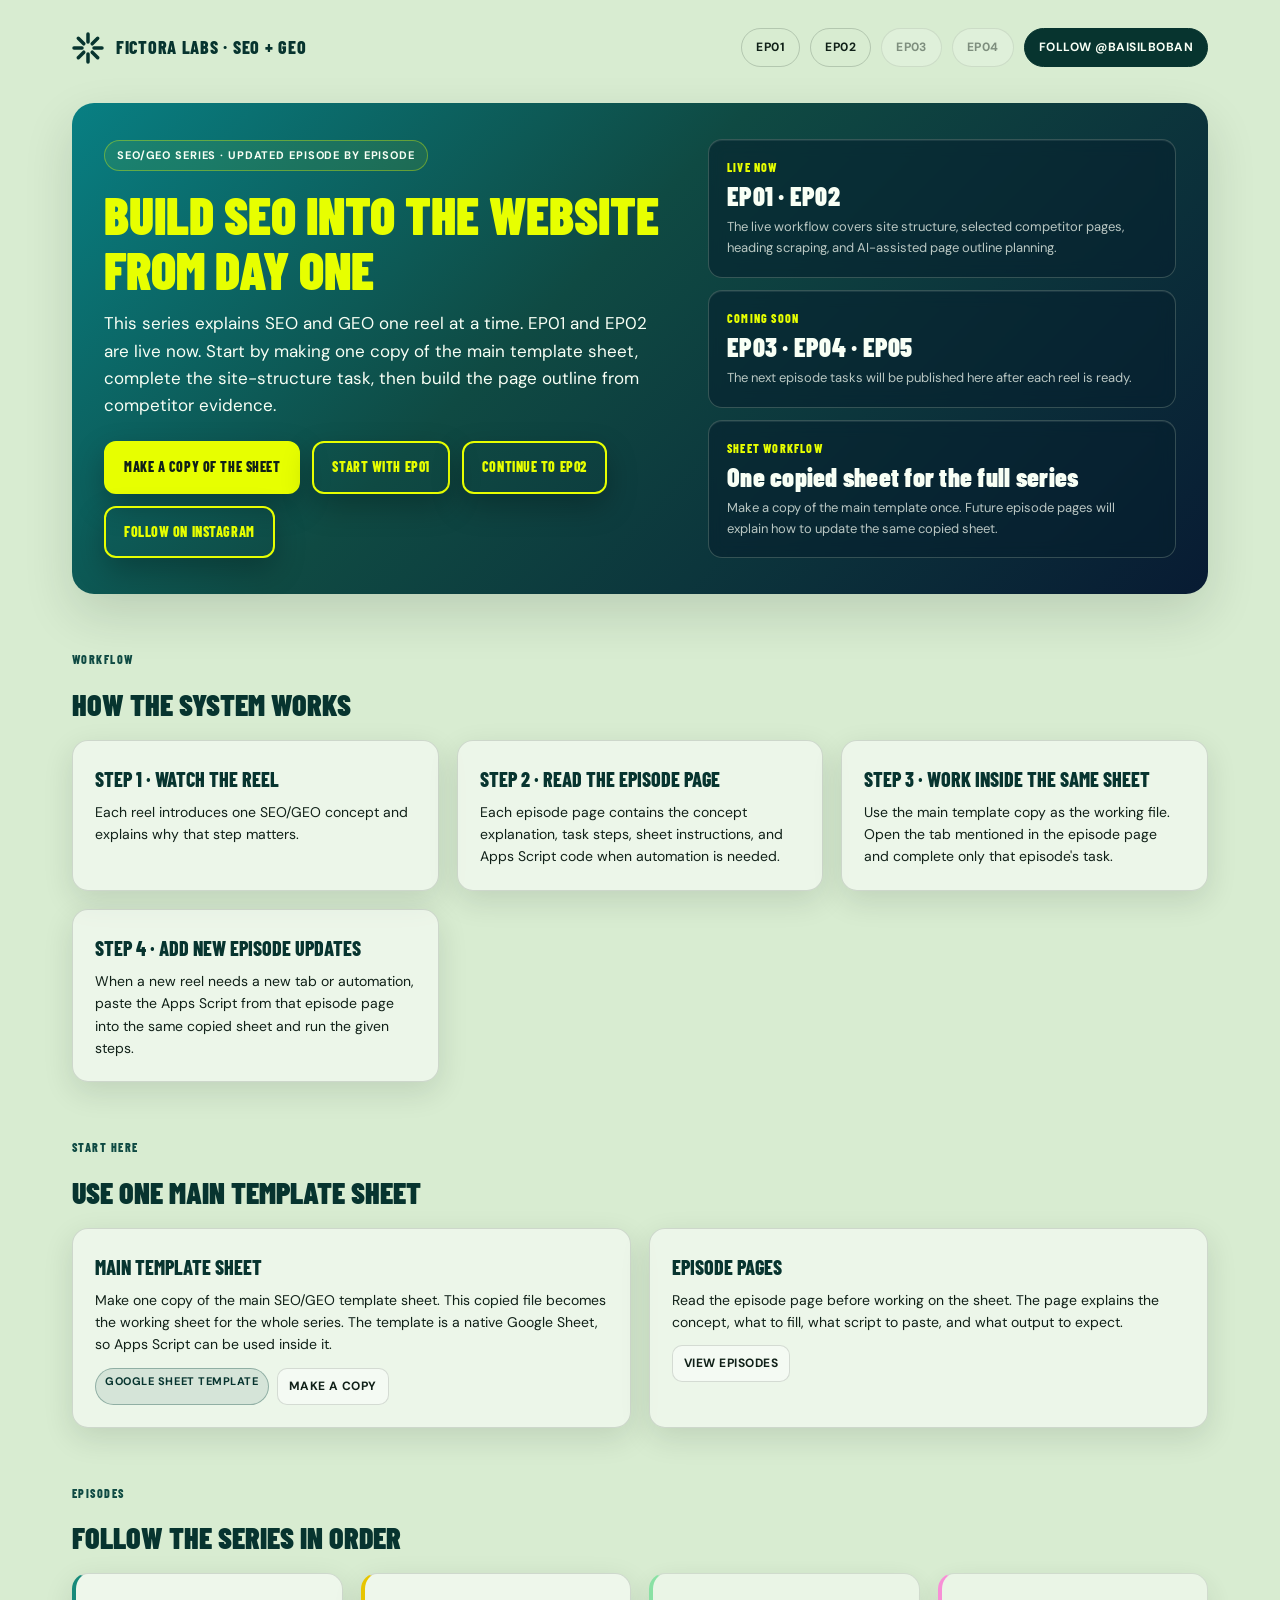
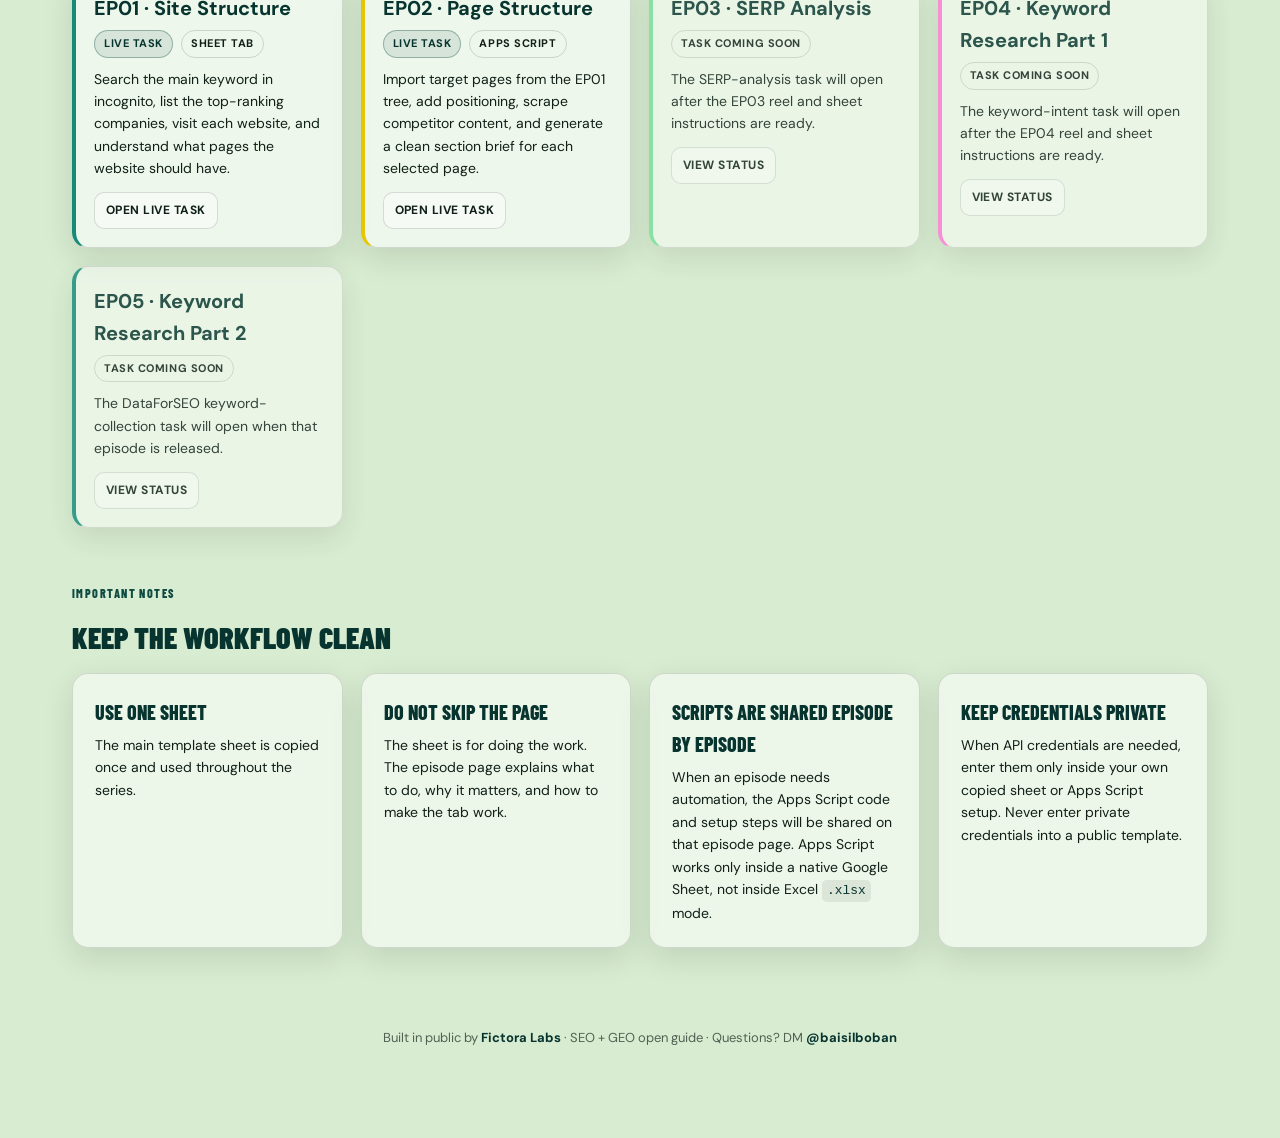
==== commit 49a13f6a: "feat: refine EP01 sample and EP02 page structure" ====
--- a/site/index.html
+++ b/site/index.html
@@ -130,7 +130,7 @@
         <article class="resource-card accent-amber" data-tags="ep02 page structure headings outline title meta competitors">
           <h3>EP02 · Page Structure</h3>
           <div class="meta"><span class="tag warning">Live task</span><span class="tag">Apps Script</span></div>
-          <p>Import selected pages from EP01, scrape competitor headings, and generate a title, meta description, and heading-only content outline.</p>
+          <p>Import target pages from the EP01 tree, add positioning, scrape competitor content, and generate a clean section brief for each selected page.</p>
           <div class="resource-links">
             <a class="resource-link" href="ep02.html">Open live task</a>
           </div>
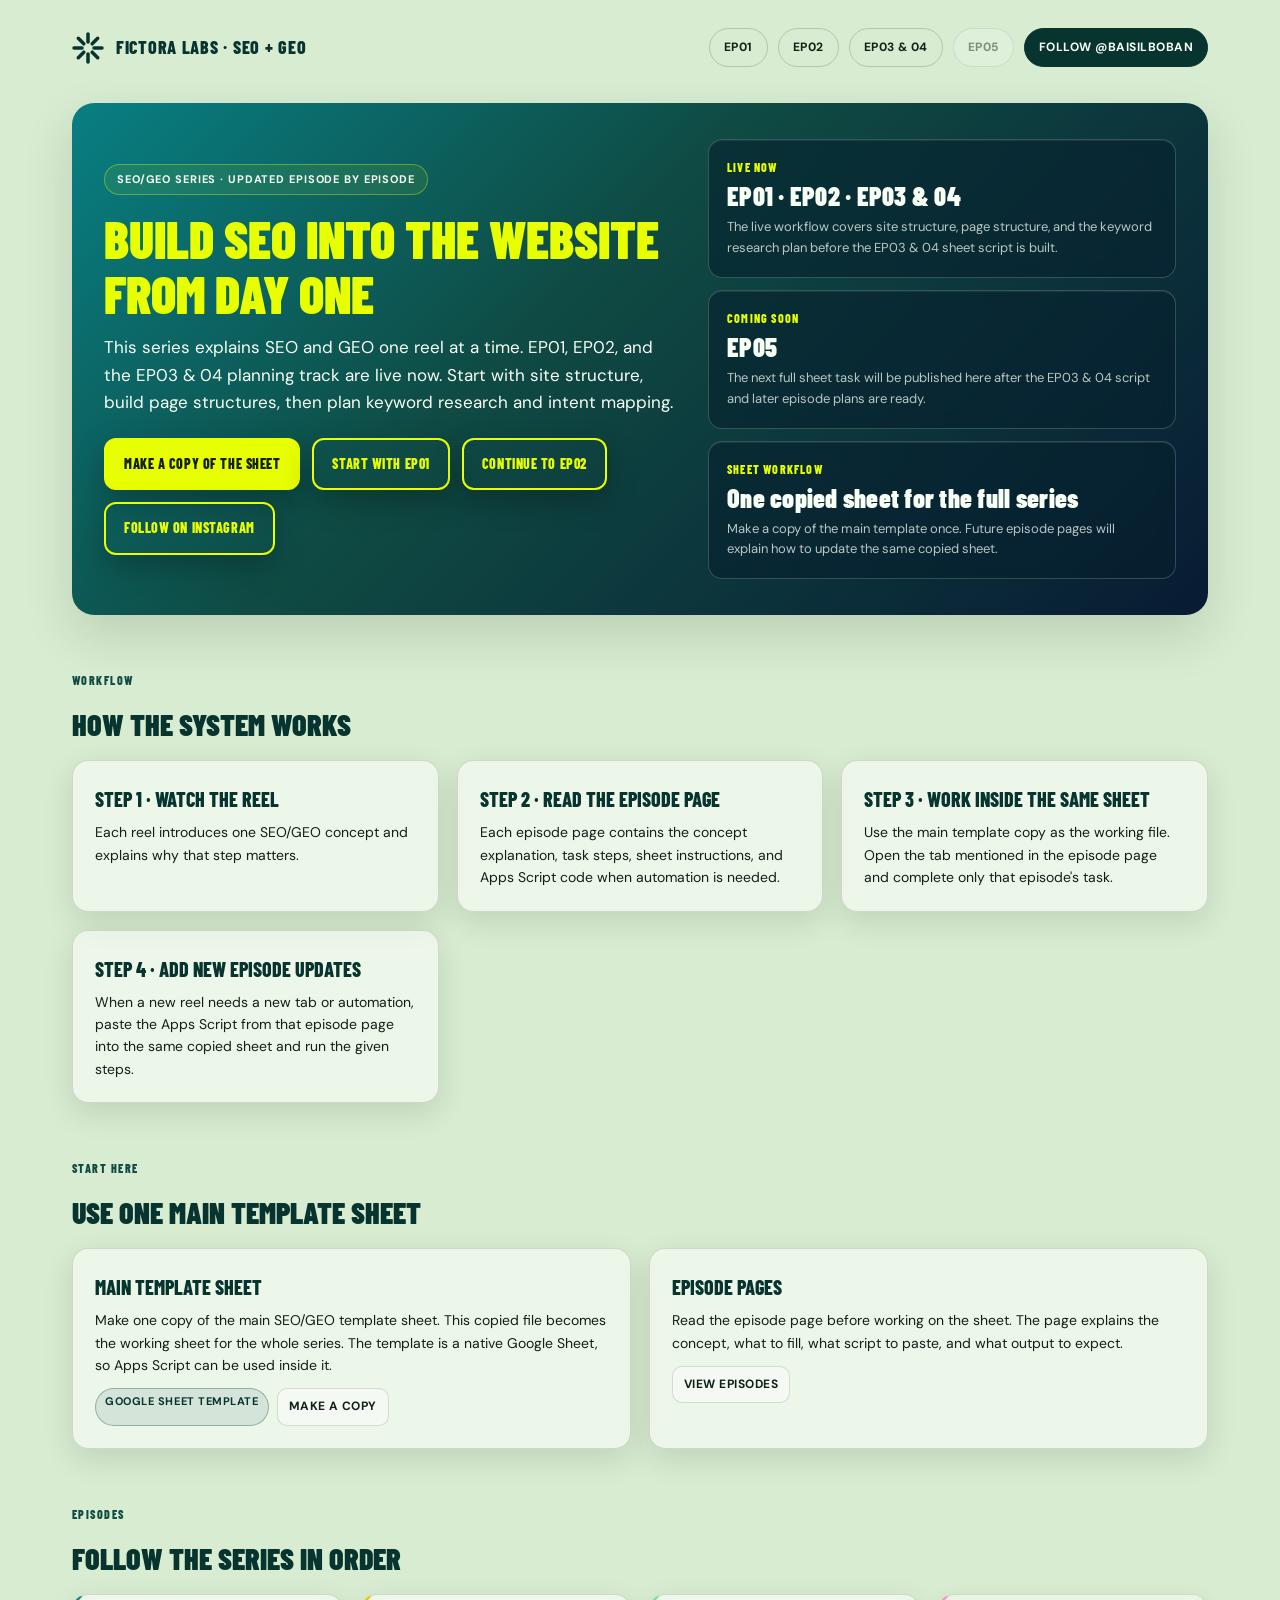
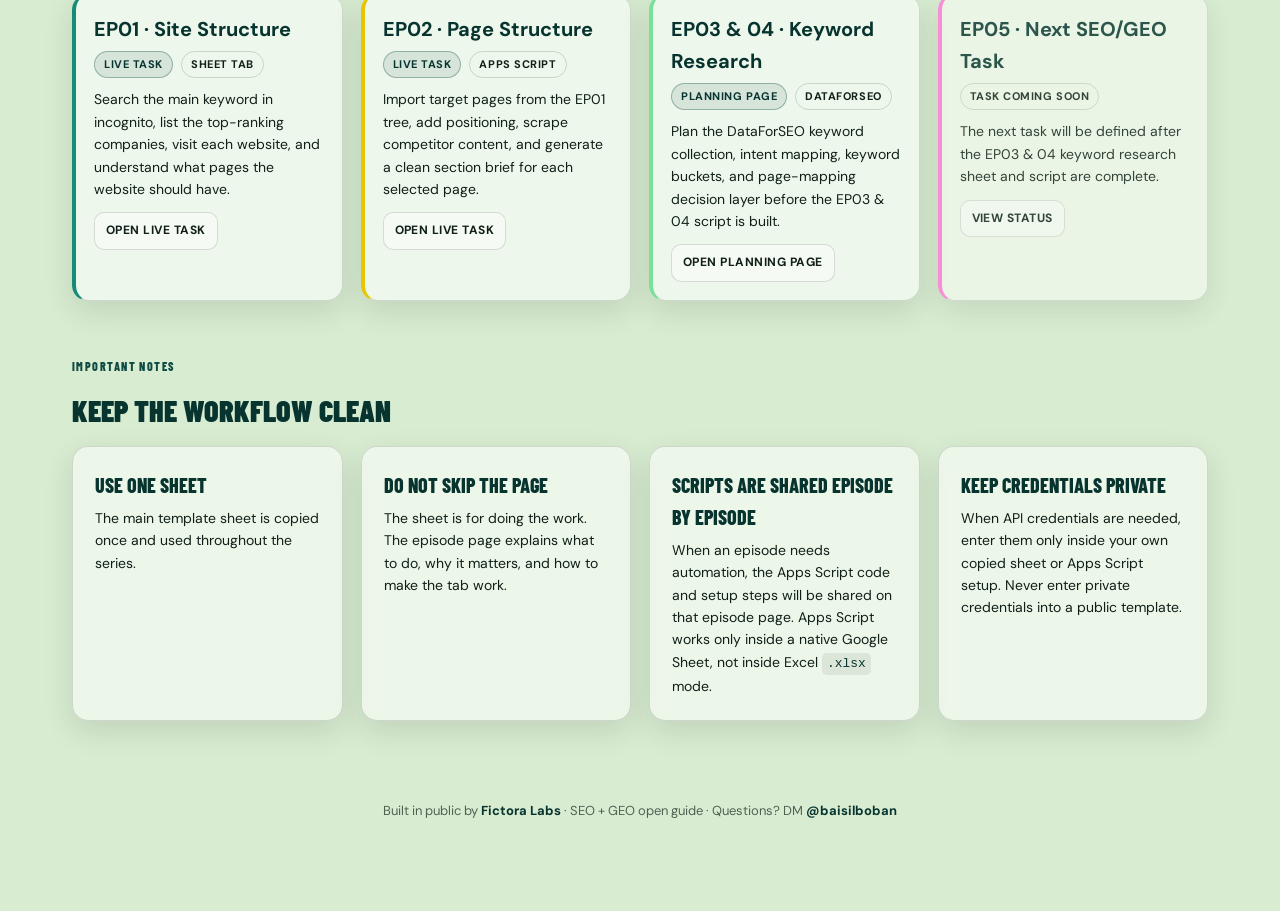
==== commit 670cea6c: "feat: add combined EP03 and 04 keyword research page" ====
--- a/site/index.html
+++ b/site/index.html
@@ -31,8 +31,8 @@
       <nav class="nav-links">
         <a class="pill" href="ep01.html">EP01</a>
         <a class="pill" href="ep02.html">EP02</a>
-        <a class="pill coming" href="coming-soon.html">EP03</a>
-        <a class="pill coming" href="coming-soon.html">EP04</a>
+        <a class="pill" href="ep03.html">EP03 & 04</a>
+        <a class="pill coming" href="coming-soon.html">EP05</a>
         <a class="pill primary" href="https://instagram.com/baisilboban" target="_blank" rel="noopener">Follow @baisilboban</a>
       </nav>
     </header>
@@ -41,7 +41,7 @@
       <div>
         <div class="badge">SEO/GEO Series · Updated Episode by Episode</div>
         <h1>Build SEO Into the Website From Day One</h1>
-        <p class="lead">This series explains SEO and GEO one reel at a time. EP01 and EP02 are live now. Start by making one copy of the main template sheet, complete the site-structure task, then build the page outline from competitor evidence.</p>
+        <p class="lead">This series explains SEO and GEO one reel at a time. EP01, EP02, and the EP03 & 04 planning track are live now. Start with site structure, build page structures, then plan keyword research and intent mapping.</p>
         <div class="cta-row">
           <a class="btn" href="https://docs.google.com/spreadsheets/d/1RcsHgU3wlQZ2DhEgZDP2uSCR5bPCiEUZb99kvWNaaaw/copy" target="_blank" rel="noopener">Make a Copy of the Sheet</a>
           <a class="btn ghost" href="ep01.html">Start with EP01</a>
@@ -52,13 +52,13 @@
       <div style="display:grid;gap:12px;">
         <div class="stat-card">
           <div class="stat-title">Live now</div>
-          <div class="stat-value">EP01 · EP02</div>
-          <p style="font-size:13px;margin-top:6px;color:var(--muted);">The live workflow covers site structure, selected competitor pages, heading scraping, and AI-assisted page outline planning.</p>
+          <div class="stat-value">EP01 · EP02 · EP03 & 04</div>
+          <p style="font-size:13px;margin-top:6px;color:var(--muted);">The live workflow covers site structure, page structure, and the keyword research plan before the EP03 & 04 sheet script is built.</p>
         </div>
         <div class="stat-card">
           <div class="stat-title">Coming soon</div>
-          <div class="stat-value">EP03 · EP04 · EP05</div>
-          <p style="font-size:13px;margin-top:6px;color:var(--muted);">The next episode tasks will be published here after each reel is ready.</p>
+          <div class="stat-value">EP05</div>
+          <p style="font-size:13px;margin-top:6px;color:var(--muted);">The next full sheet task will be published here after the EP03 & 04 script and later episode plans are ready.</p>
         </div>
         <div class="stat-card">
           <div class="stat-title">Sheet workflow</div>
@@ -136,28 +136,19 @@
           </div>
         </article>
 
-        <article class="resource-card accent-green coming-soon-card" data-tags="ep03 serp analysis formats intent faq list local">
-          <h3>EP03 · SERP Analysis</h3>
-          <div class="meta"><span class="tag">Task coming soon</span></div>
-          <p>The SERP-analysis task will open after the EP03 reel and sheet instructions are ready.</p>
+        <article class="resource-card accent-green" data-tags="ep03 ep04 keyword research dataforseo intent mapping buckets">
+          <h3>EP03 & 04 · Keyword Research</h3>
+          <div class="meta"><span class="tag warning">Planning page</span><span class="tag">DataForSEO</span></div>
+          <p>Plan the DataForSEO keyword collection, intent mapping, keyword buckets, and page-mapping decision layer before the EP03 & 04 script is built.</p>
           <div class="resource-links">
-            <a class="resource-link" href="coming-soon.html">View status</a>
+            <a class="resource-link" href="ep03.html">Open planning page</a>
           </div>
         </article>
 
-        <article class="resource-card accent-pink coming-soon-card" data-tags="ep04 keyword research intent clusters mapping">
-          <h3>EP04 · Keyword Research Part 1</h3>
+        <article class="resource-card accent-pink coming-soon-card" data-tags="ep05 seo geo next task">
+          <h3>EP05 · Next SEO/GEO Task</h3>
           <div class="meta"><span class="tag">Task coming soon</span></div>
-          <p>The keyword-intent task will open after the EP04 reel and sheet instructions are ready.</p>
-          <div class="resource-links">
-            <a class="resource-link" href="coming-soon.html">View status</a>
-          </div>
-        </article>
-
-        <article class="resource-card accent-blue coming-soon-card" data-tags="ep05 keyword research part 2 dataforseo">
-          <h3>EP05 · Keyword Research Part 2</h3>
-          <div class="meta"><span class="tag">Task coming soon</span></div>
-          <p>The DataForSEO keyword-collection task will open when that episode is released.</p>
+          <p>The next task will be defined after the EP03 & 04 keyword research sheet and script are complete.</p>
           <div class="resource-links">
             <a class="resource-link" href="coming-soon.html">View status</a>
           </div>
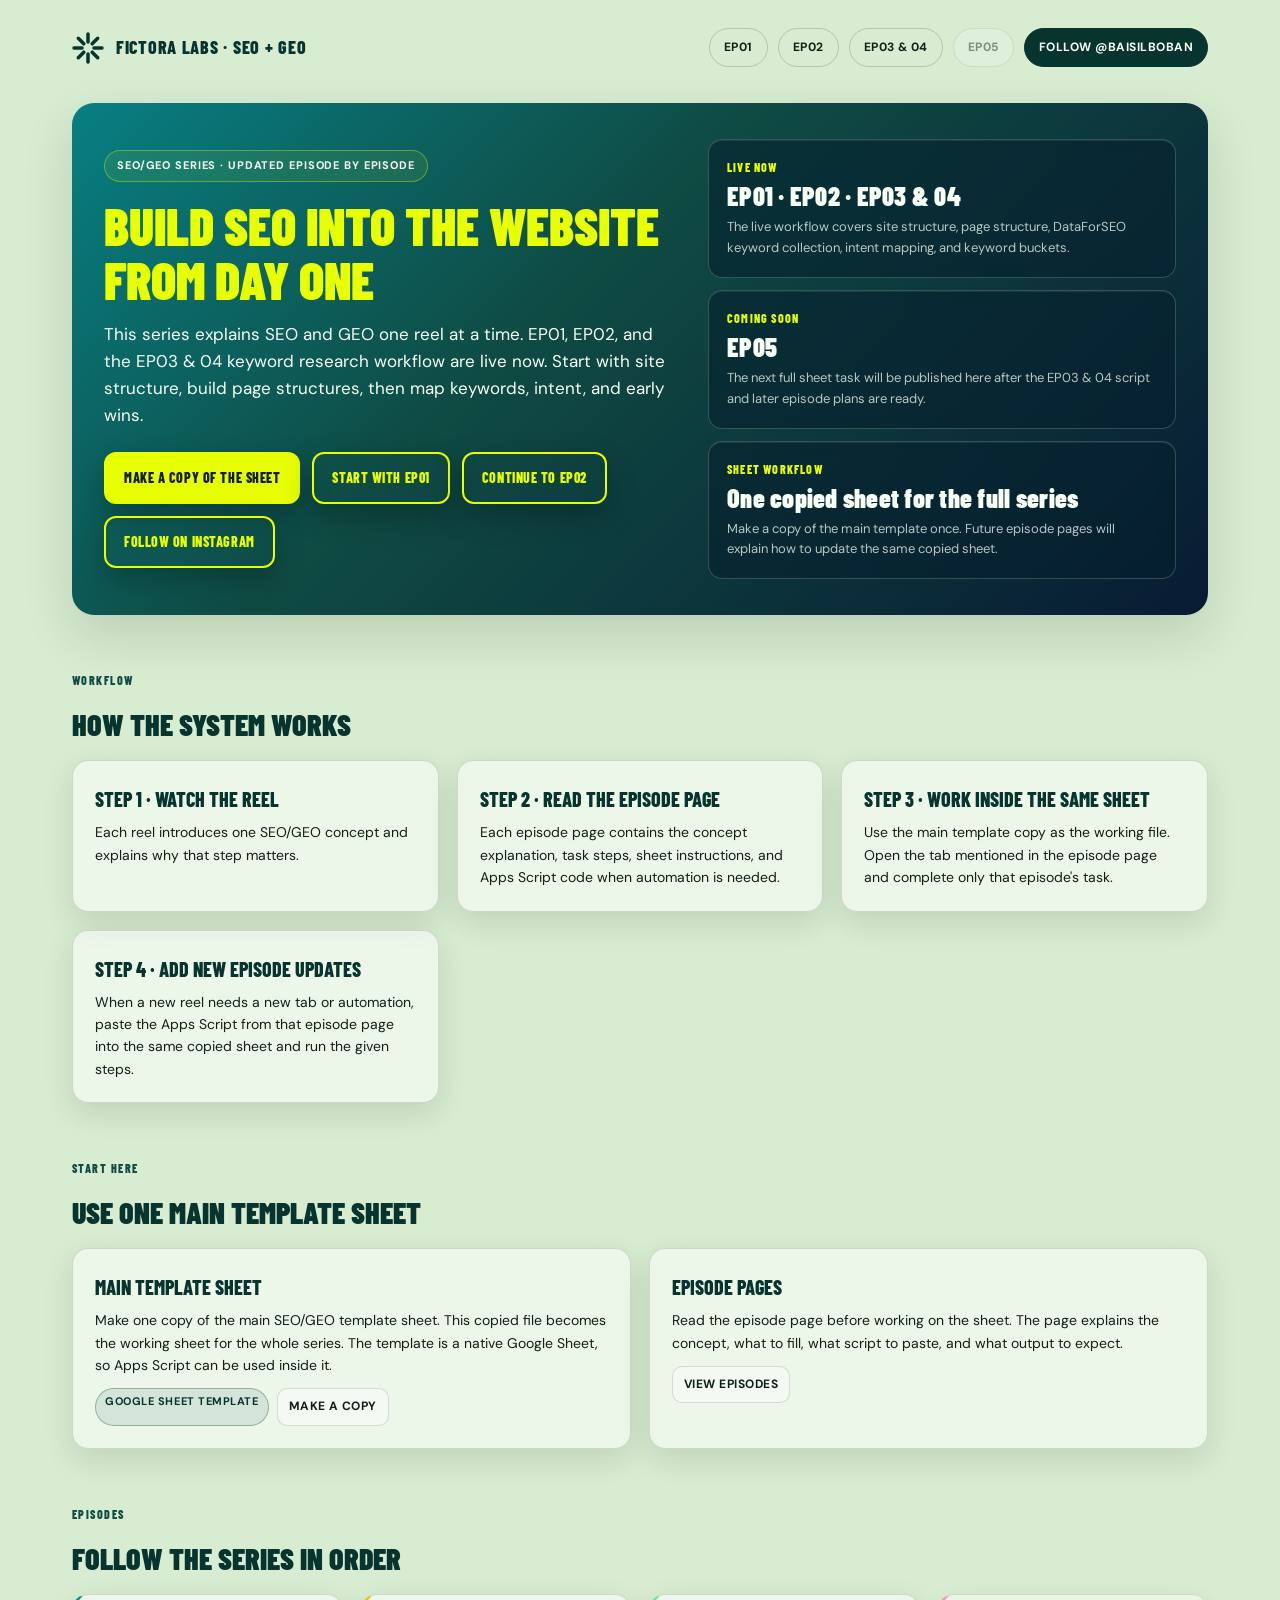
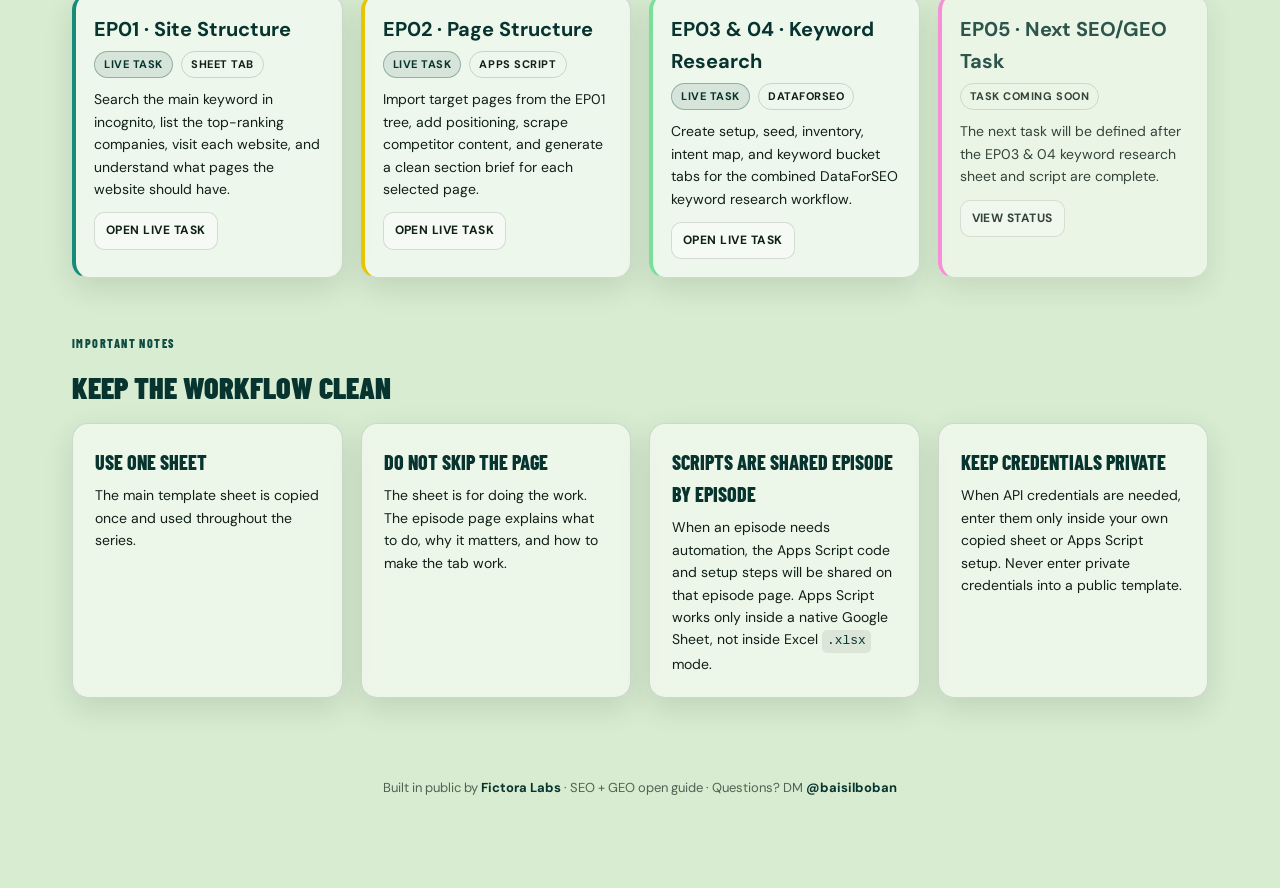
==== commit 23f3fe8c: "feat: add EP03 and 04 keyword research script" ====
--- a/site/index.html
+++ b/site/index.html
@@ -41,7 +41,7 @@
       <div>
         <div class="badge">SEO/GEO Series · Updated Episode by Episode</div>
         <h1>Build SEO Into the Website From Day One</h1>
-        <p class="lead">This series explains SEO and GEO one reel at a time. EP01, EP02, and the EP03 & 04 planning track are live now. Start with site structure, build page structures, then plan keyword research and intent mapping.</p>
+        <p class="lead">This series explains SEO and GEO one reel at a time. EP01, EP02, and the EP03 & 04 keyword research workflow are live now. Start with site structure, build page structures, then map keywords, intent, and early wins.</p>
         <div class="cta-row">
           <a class="btn" href="https://docs.google.com/spreadsheets/d/1RcsHgU3wlQZ2DhEgZDP2uSCR5bPCiEUZb99kvWNaaaw/copy" target="_blank" rel="noopener">Make a Copy of the Sheet</a>
           <a class="btn ghost" href="ep01.html">Start with EP01</a>
@@ -53,7 +53,7 @@
         <div class="stat-card">
           <div class="stat-title">Live now</div>
           <div class="stat-value">EP01 · EP02 · EP03 & 04</div>
-          <p style="font-size:13px;margin-top:6px;color:var(--muted);">The live workflow covers site structure, page structure, and the keyword research plan before the EP03 & 04 sheet script is built.</p>
+          <p style="font-size:13px;margin-top:6px;color:var(--muted);">The live workflow covers site structure, page structure, DataForSEO keyword collection, intent mapping, and keyword buckets.</p>
         </div>
         <div class="stat-card">
           <div class="stat-title">Coming soon</div>
@@ -138,10 +138,10 @@
 
         <article class="resource-card accent-green" data-tags="ep03 ep04 keyword research dataforseo intent mapping buckets">
           <h3>EP03 & 04 · Keyword Research</h3>
-          <div class="meta"><span class="tag warning">Planning page</span><span class="tag">DataForSEO</span></div>
-          <p>Plan the DataForSEO keyword collection, intent mapping, keyword buckets, and page-mapping decision layer before the EP03 & 04 script is built.</p>
+          <div class="meta"><span class="tag warning">Live task</span><span class="tag">DataForSEO</span></div>
+          <p>Create setup, seed, inventory, intent map, and keyword bucket tabs for the combined DataForSEO keyword research workflow.</p>
           <div class="resource-links">
-            <a class="resource-link" href="ep03.html">Open planning page</a>
+            <a class="resource-link" href="ep03.html">Open live task</a>
           </div>
         </article>
 
